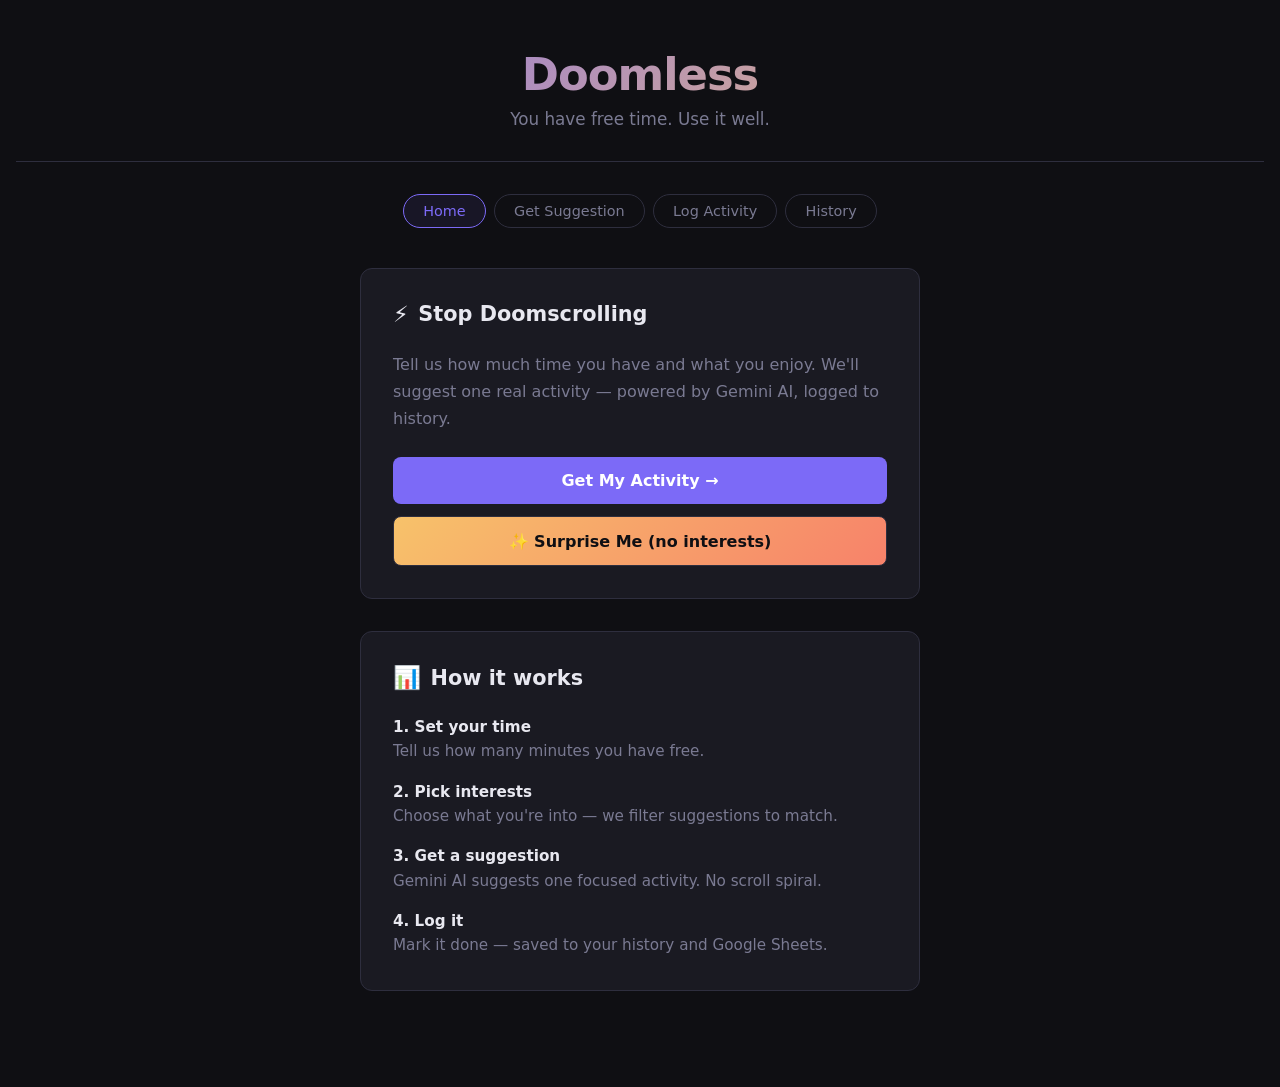
==== frontend/index.html @ 99f53339 "Add initial HTML structure for Doomless app" ====
<!DOCTYPE html>
<html lang="en">
<head>
<meta charset="UTF-8">
<meta name="viewport" content="width=device-width, initial-scale=1.0">
<title>Doomless — Beat the Scroll</title>
<style>
  /* ---- TOKENS ---- */
  :root {
    --bg:       #0f0f13;
    --surface:  #1a1a22;
    --border:   #2e2e3e;
    --accent:   #7c6af7;
    --accent2:  #f7c26a;
    --text:     #e8e8f0;
    --muted:    #7a7a92;
    --success:  #4ade80;
    --radius:   12px;
    --font:     'Segoe UI', system-ui, sans-serif;
  }

  * { box-sizing: border-box; margin: 0; padding: 0; }

  body {
    background: var(--bg);
    color: var(--text);
    font-family: var(--font);
    min-height: 100vh;
    padding: 0 1rem 4rem;
  }

  /* ---- HEADER ---- */
  header {
    text-align: center;
    padding: 3rem 1rem 2rem;
    border-bottom: 1px solid var(--border);
    margin-bottom: 2rem;
  }
  header h1 {
    font-size: 2.8rem;
    font-weight: 800;
    letter-spacing: -1px;
    background: linear-gradient(135deg, var(--accent), var(--accent2));
    -webkit-background-clip: text;
    -webkit-text-fill-color: transparent;
    background-clip: text;
  }
  header p {
    color: var(--muted);
    margin-top: 0.5rem;
    font-size: 1.05rem;
  }

  /* ---- NAV ---- */
  nav {
    display: flex;
    justify-content: center;
    gap: 0.5rem;
    margin-bottom: 2.5rem;
    flex-wrap: wrap;
  }
  nav a {
    padding: 0.5rem 1.2rem;
    border-radius: 99px;
    border: 1px solid var(--border);
    color: var(--muted);
    text-decoration: none;
    font-size: 0.9rem;
    transition: all 0.15s;
  }
  nav a:hover, nav a.active {
    border-color: var(--accent);
    color: var(--accent);
    background: rgba(124,106,247,0.08);
  }

  /* ---- CARDS ---- */
  .card {
    background: var(--surface);
    border: 1px solid var(--border);
    border-radius: var(--radius);
    padding: 2rem;
    max-width: 560px;
    margin: 0 auto 2rem;
  }
  .card h2 {
    font-size: 1.3rem;
    font-weight: 700;
    margin-bottom: 1.5rem;
    display: flex;
    align-items: center;
    gap: 0.6rem;
  }
  .card h2 .icon { font-size: 1.4rem; }

  /* ---- FORM ELEMENTS ---- */
  label {
    display: block;
    font-size: 0.85rem;
    color: var(--muted);
    margin-bottom: 0.4rem;
    font-weight: 500;
    letter-spacing: 0.03em;
    text-transform: uppercase;
  }
  input[type="text"],
  input[type="number"],
  select,
  textarea {
    width: 100%;
    background: var(--bg);
    border: 1px solid var(--border);
    border-radius: 8px;
    color: var(--text);
    font-size: 1rem;
    padding: 0.75rem 1rem;
    margin-bottom: 1.25rem;
    outline: none;
    font-family: var(--font);
    transition: border-color 0.15s;
  }
  input:focus, select:focus, textarea:focus {
    border-color: var(--accent);
  }

  /* Interests checklist */
  .interests-grid {
    display: grid;
    grid-template-columns: 1fr 1fr;
    gap: 0.5rem;
    margin-bottom: 1.25rem;
  }
  .check-item {
    display: flex;
    align-items: center;
    gap: 0.5rem;
    padding: 0.6rem 0.9rem;
    border: 1px solid var(--border);
    border-radius: 8px;
    cursor: pointer;
    transition: all 0.15s;
    font-size: 0.95rem;
  }
  .check-item:hover { border-color: var(--accent); }
  .check-item input[type="checkbox"] {
    width: auto;
    margin: 0;
    accent-color: var(--accent);
  }

  /* Time pills */
  .time-pills {
    display: flex;
    gap: 0.5rem;
    flex-wrap: wrap;
    margin-bottom: 1.25rem;
  }
  .pill {
    padding: 0.45rem 1rem;
    border-radius: 99px;
    border: 1px solid var(--border);
    background: none;
    color: var(--muted);
    cursor: pointer;
    font-size: 0.9rem;
    transition: all 0.15s;
  }
  .pill:hover, .pill.selected {
    border-color: var(--accent);
    color: var(--accent);
    background: rgba(124,106,247,0.1);
  }

  /* Buttons */
  .btn {
    width: 100%;
    padding: 0.9rem;
    border-radius: 8px;
    border: none;
    font-size: 1rem;
    font-weight: 700;
    cursor: pointer;
    transition: opacity 0.15s, transform 0.1s;
    font-family: var(--font);
  }
  .btn:active { transform: scale(0.98); }
  .btn-primary {
    background: var(--accent);
    color: #fff;
  }
  .btn-primary:hover { opacity: 0.88; }
  .btn-secondary {
    background: transparent;
    border: 1px solid var(--border);
    color: var(--text);
    margin-top: 0.75rem;
  }
  .btn-secondary:hover { border-color: var(--accent); }
  .btn-success {
    background: var(--success);
    color: #0f0f13;
  }
  .btn-surprise {
    background: linear-gradient(135deg, var(--accent2), #f7826a);
    color: #0f0f13;
  }

  /* ---- SUGGESTION OUTPUT ---- */
  .suggestion-box {
    background: rgba(124,106,247,0.08);
    border: 1px solid rgba(124,106,247,0.3);
    border-radius: var(--radius);
    padding: 1.5rem;
    margin: 1.5rem 0;
    font-size: 1.05rem;
    line-height: 1.7;
    min-height: 80px;
    color: var(--text);
  }
  .suggestion-box:empty::before {
    content: "Your suggestion will appear here…";
    color: var(--muted);
  }

  /* ---- ACTIVITY LOG ---- */
  .log-entry {
    padding: 1rem;
    border-bottom: 1px solid var(--border);
    display: grid;
    gap: 0.3rem;
  }
  .log-entry:last-child { border-bottom: none; }
  .log-entry .activity-text { font-size: 0.97rem; line-height: 1.5; }
  .log-meta {
    display: flex;
    gap: 0.75rem;
    font-size: 0.8rem;
    color: var(--muted);
  }
  .tag {
    background: rgba(124,106,247,0.12);
    color: var(--accent);
    padding: 0.2rem 0.6rem;
    border-radius: 99px;
    font-size: 0.75rem;
    font-weight: 600;
  }

  /* ---- SECTION PAGES (shown/hidden) ---- */
  .page { display: none; }
  .page.active { display: block; }

  /* ---- MISC ---- */
  .divider {
    height: 1px;
    background: var(--border);
    margin: 1.5rem 0;
  }
  .empty-state {
    text-align: center;
    color: var(--muted);
    padding: 2rem;
    font-size: 0.95rem;
  }
  .status-dot {
    width: 8px; height: 8px;
    border-radius: 50%;
    background: var(--success);
    display: inline-block;
    margin-right: 6px;
    animation: pulse 2s infinite;
  }
  @keyframes pulse {
    0%, 100% { opacity: 1; }
    50% { opacity: 0.4; }
  }
</style>
</head>
<body>

<header>
  <h1>Doomless</h1>
  <p>You have free time. Use it well.</p>
</header>

<nav>
  <a href="#" class="active" onclick="showPage('landing', this)">Home</a>
  <a href="#" onclick="showPage('suggest', this)">Get Suggestion</a>
  <a href="#" onclick="showPage('log', this)">Log Activity</a>
  <a href="#" onclick="showPage('history', this)">History</a>
</nav>

<!-- ==================== LANDING ==================== -->
<div id="page-landing" class="page active">
  <div class="card">
    <h2><span class="icon">⚡</span> Stop Doomscrolling</h2>
    <p style="color:var(--muted); line-height:1.7; margin-bottom:1.5rem">
      Tell us how much time you have and what you enjoy. We'll suggest
      one real activity — powered by Gemini AI, logged to history.
    </p>
    <button class="btn btn-primary" onclick="showPage('suggest', document.querySelector('nav a:nth-child(2)'))">
      Get My Activity →
    </button>
    <button class="btn btn-secondary btn-surprise" onclick="showPage('surprise', null)" style="margin-top:0.75rem">
      ✨ Surprise Me (no interests)
    </button>
  </div>

  <div class="card" style="max-width:560px">
    <h2><span class="icon">📊</span> How it works</h2>
    <div style="display:grid; gap:1rem; color:var(--muted); font-size:0.95rem; line-height:1.6">
      <div><strong style="color:var(--text)">1. Set your time</strong><br>Tell us how many minutes you have free.</div>
      <div><strong style="color:var(--text)">2. Pick interests</strong><br>Choose what you're into — we filter suggestions to match.</div>
      <div><strong style="color:var(--text)">3. Get a suggestion</strong><br>Gemini AI suggests one focused activity. No scroll spiral.</div>
      <div><strong style="color:var(--text)">4. Log it</strong><br>Mark it done — saved to your history and Google Sheets.</div>
    </div>
  </div>
</div>

<!-- ==================== SUGGEST ==================== -->
<div id="page-suggest" class="page">
  <div class="card">
    <h2><span class="icon">🎯</span> Get a Suggestion</h2>

    <form action="http://localhost:8080/suggest" method="POST">
      <input type="hidden" name="user_id" value="1">

      <label>How much time do you have?</label>
      <div class="time-pills">
        <button type="button" class="pill" onclick="setTime(this, 15)">15 min</button>
        <button type="button" class="pill" onclick="setTime(this, 30)">30 min</button>
        <button type="button" class="pill" onclick="setTime(this, 60)">1 hour</button>
        <button type="button" class="pill" onclick="setTime(this, 90)">90 min</button>
        <button type="button" class="pill" onclick="setTime(this, 120)">2 hours</button>
      </div>
      <input type="number" id="time-input" name="time" placeholder="Or enter minutes manually" min="5" max="480">

      <label>Your Interests</label>
      <div class="interests-grid">
        <label class="check-item">
          <input type="checkbox" name="interests" value="Running"> 🏃 Running
        </label>
        <label class="check-item">
          <input type="checkbox" name="interests" value="Guitar"> 🎸 Guitar
        </label>
        <label class="check-item">
          <input type="checkbox" name="interests" value="Baking"> 🍞 Baking
        </label>
        <label class="check-item">
          <input type="checkbox" name="interests" value="Sci-Fi Books"> 📚 Sci-Fi Books
        </label>
        <label class="check-item">
          <input type="checkbox" name="interests" value="Sketching"> ✏️ Sketching
        </label>
        <label class="check-item">
          <input type="checkbox" name="interests" value="Meditation"> 🧘 Meditation
        </label>
        <label class="check-item">
          <input type="checkbox" name="interests" value="Cooking"> 🍳 Cooking
        </label>
        <label class="check-item">
          <input type="checkbox" name="interests" value="Gaming"> 🎮 Gaming
        </label>
      </div>

      <button type="submit" class="btn btn-primary">Get Suggestion →</button>
    </form>
  </div>
</div>

<!-- ==================== SURPRISE ==================== -->
<div id="page-surprise" class="page">
  <div class="card">
    <h2><span class="icon">✨</span> Surprise Me</h2>
    <p style="color:var(--muted); margin-bottom:1.5rem; line-height:1.6">
      No interests. No filters. Gemini picks something completely out of left field for you.
    </p>

    <form action="http://localhost:8080/surprise" method="POST">
      <input type="hidden" name="user_id" value="1">
      <input type="hidden" name="surprise" value="true">

      <label>Time Available</label>
      <div class="time-pills">
        <button type="button" class="pill" onclick="setTimeSurprise(this, 15)">15 min</button>
        <button type="button" class="pill" onclick="setTimeSurprise(this, 30)">30 min</button>
        <button type="button" class="pill" onclick="setTimeSurprise(this, 60)">1 hour</button>
      </div>
      <input type="number" id="surprise-time" name="time" placeholder="Minutes" value="30" min="5">

      <button type="submit" class="btn btn-surprise">✨ Surprise Me</button>
    </form>
  </div>
</div>

<!-- ==================== LOG ACTIVITY ==================== -->
<div id="page-log" class="page">
  <div class="card">
    <h2><span class="icon">✅</span> Log Completed Activity</h2>
    <p style="color:var(--muted); margin-bottom:1.5rem; font-size:0.9rem">
      Paste the suggestion you completed — saves to both Postgres and Google Sheets.
    </p>

    <form action="http://localhost:8080/log" method="POST">
      <input type="hidden" name="user_id" value="1">

      <label>Suggestion You Completed</label>
      <textarea name="suggestion" rows="3" placeholder="e.g. Take a 30-minute run around the neighborhood and try a new route…" required></textarea>

      <label>Time You Had (minutes)</label>
      <input type="number" name="time" placeholder="30" min="1" required>

      <label>Interests Used (comma separated)</label>
      <input type="text" name="interests" placeholder="e.g. Running, Baking">

      <button type="submit" class="btn btn-success">✓ Mark as Done</button>
    </form>
  </div>
</div>

<!-- ==================== HISTORY ==================== -->
<div id="page-history" class="page">
  <div class="card">
    <h2>
      <span class="icon">📋</span> Activity History
      <span style="margin-left:auto; font-size:0.8rem; font-weight:400; color:var(--muted)">
        <span class="status-dot"></span>Live from Postgres
      </span>
    </h2>

    <!-- History is loaded via GET /history — in pure HTML, user clicks the link -->
    <p style="color:var(--muted); font-size:0.9rem; margin-bottom:1rem">
      Your completed activities, synced to Google Sheets.
    </p>

    <a href="http://localhost:8080/history?user_id=1" target="_blank"
       style="display:block; text-align:center; color:var(--accent); padding:0.5rem; font-size:0.9rem; margin-bottom:1rem;">
       View raw JSON history →
    </a>

    <div class="divider"></div>

    <!-- Placeholder entries (replaced dynamically when backend is live) -->
    <div id="history-list">
      <div class="empty-state">
        Complete an activity to see it here.<br>
        <small>Activities sync to Postgres + Google Sheets.</small>
      </div>
    </div>

    <div class="divider"></div>
    <a href="https://docs.google.com/spreadsheets/d/YOUR_SHEET_ID" target="_blank"
       style="display:block; text-align:center; color:var(--muted); font-size:0.85rem; padding:0.5rem;">
       📊 Open Google Sheet →
    </a>
  </div>
</div>

<script>
  // Page navigation
  function showPage(name, navEl) {
    document.querySelectorAll('.page').forEach(p => p.classList.remove('active'));
    document.querySelectorAll('nav a').forEach(a => a.classList.remove('active'));
    document.getElementById('page-' + name).classList.add('active');
    if (navEl) navEl.classList.add('active');
  }

  // Time pill selection
  function setTime(btn, val) {
    document.querySelectorAll('#page-suggest .pill').forEach(p => p.classList.remove('selected'));
    btn.classList.add('selected');
    document.getElementById('time-input').value = val;
  }
  function setTimeSurprise(btn, val) {
    document.querySelectorAll('#page-surprise .pill').forEach(p => p.classList.remove('selected'));
    btn.classList.add('selected');
    document.getElementById('surprise-time').value = val;
  }

  // Load history from API if available
  async function loadHistory() {
    try {
      const res = await fetch('http://localhost:8080/history?user_id=1');
      const data = await res.json();
      const list = document.getElementById('history-list');
      if (!data.history || data.history.length === 0) return;
      list.innerHTML = data.history.map(entry => `
        <div class="log-entry">
          <div class="activity-text">${entry.suggestion}</div>
          <div class="log-meta">
            <span>⏱ ${entry.time_available} min</span>
            <span>📅 ${new Date(entry.logged_at).toLocaleDateString()}</span>
            ${(entry.interests_used || []).map(i => `<span class="tag">${i}</span>`).join('')}
          </div>
        </div>
      `).join('');
    } catch (e) {
      // Backend not yet running — silently fail
    }
  }

  // Try loading history on mount
  loadHistory();
</script>

</body>
</html>
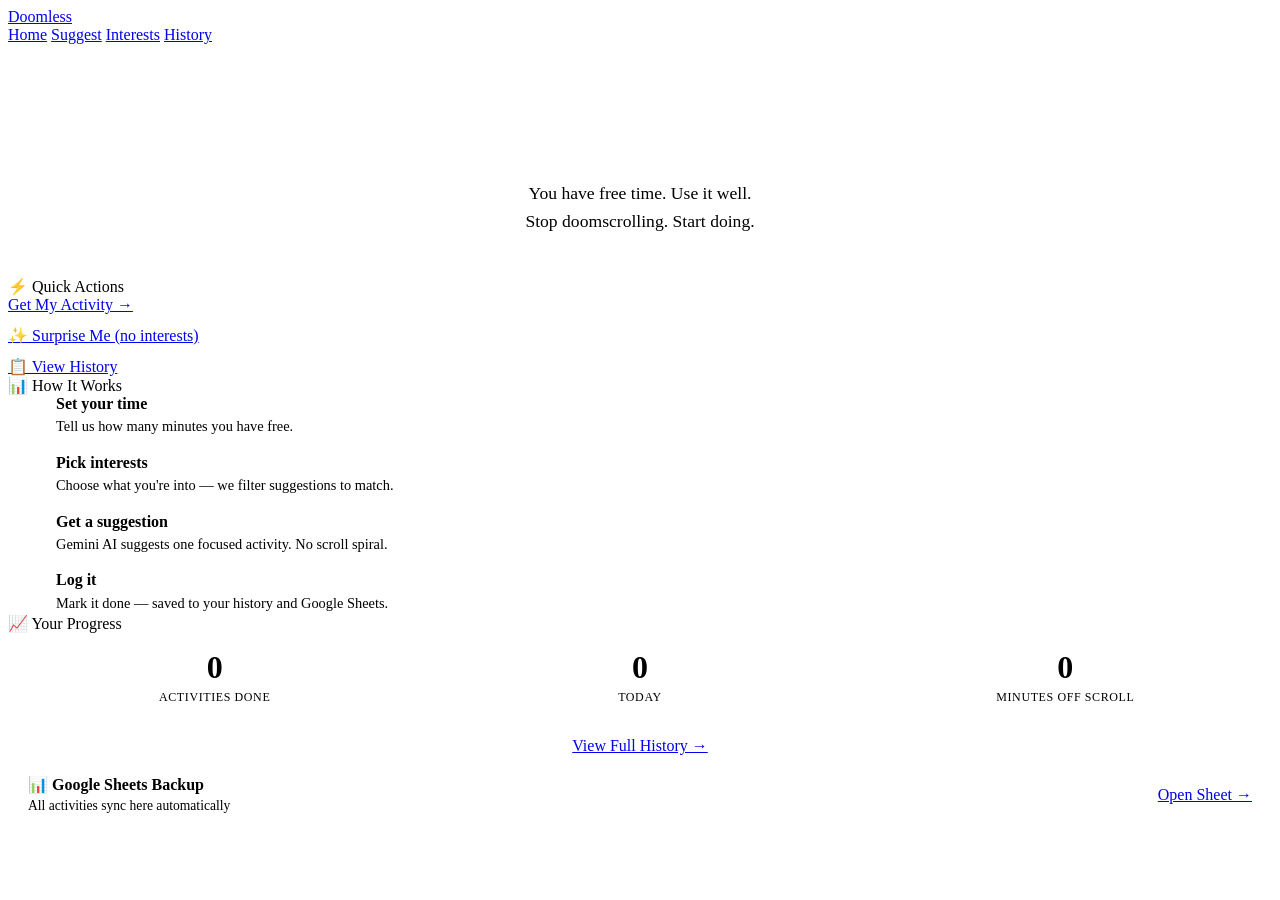
==== commit d6010ed4: "Update index.html with navigation and stats; add hero styles to CSS" ====
--- a/frontend/index.html
+++ b/frontend/index.html
@@ -1,507 +1,183 @@
-<!DOCTYPE html>
+<!doctype html>
 <html lang="en">
-<head>
-<meta charset="UTF-8">
-<meta name="viewport" content="width=device-width, initial-scale=1.0">
-<title>Doomless — Beat the Scroll</title>
-<style>
-  /* ---- TOKENS ---- */
-  :root {
-    --bg:       #0f0f13;
-    --surface:  #1a1a22;
-    --border:   #2e2e3e;
-    --accent:   #7c6af7;
-    --accent2:  #f7c26a;
-    --text:     #e8e8f0;
-    --muted:    #7a7a92;
-    --success:  #4ade80;
-    --radius:   12px;
-    --font:     'Segoe UI', system-ui, sans-serif;
-  }
+  <head>
+    <meta charset="UTF-8" />
+    <meta name="viewport" content="width=device-width, initial-scale=1.0" />
+    <title>Doomless — Beat the Scroll</title>
+    <link rel="stylesheet" href="style.css" />
+  </head>
+  <body>
+    <header>
+      <a href="index.html" class="logo">Doomless</a>
+      <nav>
+        <a href="index.html" class="active">Home</a>
+        <a href="suggest.html">Suggest</a>
+        <a href="interests.html">Interests</a>
+        <a href="history.html">History</a>
+      </nav>
+    </header>
 
-  * { box-sizing: border-box; margin: 0; padding: 0; }
-
-  body {
-    background: var(--bg);
-    color: var(--text);
-    font-family: var(--font);
-    min-height: 100vh;
-    padding: 0 1rem 4rem;
-  }
-
-  /* ---- HEADER ---- */
-  header {
-    text-align: center;
-    padding: 3rem 1rem 2rem;
-    border-bottom: 1px solid var(--border);
-    margin-bottom: 2rem;
-  }
-  header h1 {
-    font-size: 2.8rem;
-    font-weight: 800;
-    letter-spacing: -1px;
-    background: linear-gradient(135deg, var(--accent), var(--accent2));
-    -webkit-background-clip: text;
-    -webkit-text-fill-color: transparent;
-    background-clip: text;
-  }
-  header p {
-    color: var(--muted);
-    margin-top: 0.5rem;
-    font-size: 1.05rem;
-  }
-
-  /* ---- NAV ---- */
-  nav {
-    display: flex;
-    justify-content: center;
-    gap: 0.5rem;
-    margin-bottom: 2.5rem;
-    flex-wrap: wrap;
-  }
-  nav a {
-    padding: 0.5rem 1.2rem;
-    border-radius: 99px;
-    border: 1px solid var(--border);
-    color: var(--muted);
-    text-decoration: none;
-    font-size: 0.9rem;
-    transition: all 0.15s;
-  }
-  nav a:hover, nav a.active {
-    border-color: var(--accent);
-    color: var(--accent);
-    background: rgba(124,106,247,0.08);
-  }
-
-  /* ---- CARDS ---- */
-  .card {
-    background: var(--surface);
-    border: 1px solid var(--border);
-    border-radius: var(--radius);
-    padding: 2rem;
-    max-width: 560px;
-    margin: 0 auto 2rem;
-  }
-  .card h2 {
-    font-size: 1.3rem;
-    font-weight: 700;
-    margin-bottom: 1.5rem;
-    display: flex;
-    align-items: center;
-    gap: 0.6rem;
-  }
-  .card h2 .icon { font-size: 1.4rem; }
-
-  /* ---- FORM ELEMENTS ---- */
-  label {
-    display: block;
-    font-size: 0.85rem;
-    color: var(--muted);
-    margin-bottom: 0.4rem;
-    font-weight: 500;
-    letter-spacing: 0.03em;
-    text-transform: uppercase;
-  }
-  input[type="text"],
-  input[type="number"],
-  select,
-  textarea {
-    width: 100%;
-    background: var(--bg);
-    border: 1px solid var(--border);
-    border-radius: 8px;
-    color: var(--text);
-    font-size: 1rem;
-    padding: 0.75rem 1rem;
-    margin-bottom: 1.25rem;
-    outline: none;
-    font-family: var(--font);
-    transition: border-color 0.15s;
-  }
-  input:focus, select:focus, textarea:focus {
-    border-color: var(--accent);
-  }
-
-  /* Interests checklist */
-  .interests-grid {
-    display: grid;
-    grid-template-columns: 1fr 1fr;
-    gap: 0.5rem;
-    margin-bottom: 1.25rem;
-  }
-  .check-item {
-    display: flex;
-    align-items: center;
-    gap: 0.5rem;
-    padding: 0.6rem 0.9rem;
-    border: 1px solid var(--border);
-    border-radius: 8px;
-    cursor: pointer;
-    transition: all 0.15s;
-    font-size: 0.95rem;
-  }
-  .check-item:hover { border-color: var(--accent); }
-  .check-item input[type="checkbox"] {
-    width: auto;
-    margin: 0;
-    accent-color: var(--accent);
-  }
-
-  /* Time pills */
-  .time-pills {
-    display: flex;
-    gap: 0.5rem;
-    flex-wrap: wrap;
-    margin-bottom: 1.25rem;
-  }
-  .pill {
-    padding: 0.45rem 1rem;
-    border-radius: 99px;
-    border: 1px solid var(--border);
-    background: none;
-    color: var(--muted);
-    cursor: pointer;
-    font-size: 0.9rem;
-    transition: all 0.15s;
-  }
-  .pill:hover, .pill.selected {
-    border-color: var(--accent);
-    color: var(--accent);
-    background: rgba(124,106,247,0.1);
-  }
-
-  /* Buttons */
-  .btn {
-    width: 100%;
-    padding: 0.9rem;
-    border-radius: 8px;
-    border: none;
-    font-size: 1rem;
-    font-weight: 700;
-    cursor: pointer;
-    transition: opacity 0.15s, transform 0.1s;
-    font-family: var(--font);
-  }
-  .btn:active { transform: scale(0.98); }
-  .btn-primary {
-    background: var(--accent);
-    color: #fff;
-  }
-  .btn-primary:hover { opacity: 0.88; }
-  .btn-secondary {
-    background: transparent;
-    border: 1px solid var(--border);
-    color: var(--text);
-    margin-top: 0.75rem;
-  }
-  .btn-secondary:hover { border-color: var(--accent); }
-  .btn-success {
-    background: var(--success);
-    color: #0f0f13;
-  }
-  .btn-surprise {
-    background: linear-gradient(135deg, var(--accent2), #f7826a);
-    color: #0f0f13;
-  }
-
-  /* ---- SUGGESTION OUTPUT ---- */
-  .suggestion-box {
-    background: rgba(124,106,247,0.08);
-    border: 1px solid rgba(124,106,247,0.3);
-    border-radius: var(--radius);
-    padding: 1.5rem;
-    margin: 1.5rem 0;
-    font-size: 1.05rem;
-    line-height: 1.7;
-    min-height: 80px;
-    color: var(--text);
-  }
-  .suggestion-box:empty::before {
-    content: "Your suggestion will appear here…";
-    color: var(--muted);
-  }
-
-  /* ---- ACTIVITY LOG ---- */
-  .log-entry {
-    padding: 1rem;
-    border-bottom: 1px solid var(--border);
-    display: grid;
-    gap: 0.3rem;
-  }
-  .log-entry:last-child { border-bottom: none; }
-  .log-entry .activity-text { font-size: 0.97rem; line-height: 1.5; }
-  .log-meta {
-    display: flex;
-    gap: 0.75rem;
-    font-size: 0.8rem;
-    color: var(--muted);
-  }
-  .tag {
-    background: rgba(124,106,247,0.12);
-    color: var(--accent);
-    padding: 0.2rem 0.6rem;
-    border-radius: 99px;
-    font-size: 0.75rem;
-    font-weight: 600;
-  }
-
-  /* ---- SECTION PAGES (shown/hidden) ---- */
-  .page { display: none; }
-  .page.active { display: block; }
-
-  /* ---- MISC ---- */
-  .divider {
-    height: 1px;
-    background: var(--border);
-    margin: 1.5rem 0;
-  }
-  .empty-state {
-    text-align: center;
-    color: var(--muted);
-    padding: 2rem;
-    font-size: 0.95rem;
-  }
-  .status-dot {
-    width: 8px; height: 8px;
-    border-radius: 50%;
-    background: var(--success);
-    display: inline-block;
-    margin-right: 6px;
-    animation: pulse 2s infinite;
-  }
-  @keyframes pulse {
-    0%, 100% { opacity: 1; }
-    50% { opacity: 0.4; }
-  }
-</style>
-</head>
-<body>
-
-<header>
-  <h1>Doomless</h1>
-  <p>You have free time. Use it well.</p>
-</header>
-
-<nav>
-  <a href="#" class="active" onclick="showPage('landing', this)">Home</a>
-  <a href="#" onclick="showPage('suggest', this)">Get Suggestion</a>
-  <a href="#" onclick="showPage('log', this)">Log Activity</a>
-  <a href="#" onclick="showPage('history', this)">History</a>
-</nav>
-
-<!-- ==================== LANDING ==================== -->
-<div id="page-landing" class="page active">
-  <div class="card">
-    <h2><span class="icon">⚡</span> Stop Doomscrolling</h2>
-    <p style="color:var(--muted); line-height:1.7; margin-bottom:1.5rem">
-      Tell us how much time you have and what you enjoy. We'll suggest
-      one real activity — powered by Gemini AI, logged to history.
-    </p>
-    <button class="btn btn-primary" onclick="showPage('suggest', document.querySelector('nav a:nth-child(2)'))">
-      Get My Activity →
-    </button>
-    <button class="btn btn-secondary btn-surprise" onclick="showPage('surprise', null)" style="margin-top:0.75rem">
-      ✨ Surprise Me (no interests)
-    </button>
-  </div>
-
-  <div class="card" style="max-width:560px">
-    <h2><span class="icon">📊</span> How it works</h2>
-    <div style="display:grid; gap:1rem; color:var(--muted); font-size:0.95rem; line-height:1.6">
-      <div><strong style="color:var(--text)">1. Set your time</strong><br>Tell us how many minutes you have free.</div>
-      <div><strong style="color:var(--text)">2. Pick interests</strong><br>Choose what you're into — we filter suggestions to match.</div>
-      <div><strong style="color:var(--text)">3. Get a suggestion</strong><br>Gemini AI suggests one focused activity. No scroll spiral.</div>
-      <div><strong style="color:var(--text)">4. Log it</strong><br>Mark it done — saved to your history and Google Sheets.</div>
-    </div>
-  </div>
-</div>
-
-<!-- ==================== SUGGEST ==================== -->
-<div id="page-suggest" class="page">
-  <div class="card">
-    <h2><span class="icon">🎯</span> Get a Suggestion</h2>
-
-    <form action="http://localhost:8080/suggest" method="POST">
-      <input type="hidden" name="user_id" value="1">
-
-      <label>How much time do you have?</label>
-      <div class="time-pills">
-        <button type="button" class="pill" onclick="setTime(this, 15)">15 min</button>
-        <button type="button" class="pill" onclick="setTime(this, 30)">30 min</button>
-        <button type="button" class="pill" onclick="setTime(this, 60)">1 hour</button>
-        <button type="button" class="pill" onclick="setTime(this, 90)">90 min</button>
-        <button type="button" class="pill" onclick="setTime(this, 120)">2 hours</button>
-      </div>
-      <input type="number" id="time-input" name="time" placeholder="Or enter minutes manually" min="5" max="480">
-
-      <label>Your Interests</label>
-      <div class="interests-grid">
-        <label class="check-item">
-          <input type="checkbox" name="interests" value="Running"> 🏃 Running
-        </label>
-        <label class="check-item">
-          <input type="checkbox" name="interests" value="Guitar"> 🎸 Guitar
-        </label>
-        <label class="check-item">
-          <input type="checkbox" name="interests" value="Baking"> 🍞 Baking
-        </label>
-        <label class="check-item">
-          <input type="checkbox" name="interests" value="Sci-Fi Books"> 📚 Sci-Fi Books
-        </label>
-        <label class="check-item">
-          <input type="checkbox" name="interests" value="Sketching"> ✏️ Sketching
-        </label>
-        <label class="check-item">
-          <input type="checkbox" name="interests" value="Meditation"> 🧘 Meditation
-        </label>
-        <label class="check-item">
-          <input type="checkbox" name="interests" value="Cooking"> 🍳 Cooking
-        </label>
-        <label class="check-item">
-          <input type="checkbox" name="interests" value="Gaming"> 🎮 Gaming
-        </label>
+    <main>
+      <!-- HERO SECTION -->
+      <div class="hero">
+        <h1>Doomless</h1>
+        <p class="tagline">
+          You have free time. Use it well.<br />
+          Stop doomscrolling. Start doing.
+        </p>
       </div>
 
-      <button type="submit" class="btn btn-primary">Get Suggestion →</button>
-    </form>
-  </div>
-</div>
+      <!-- QUICK ACTIONS -->
+      <div class="card">
+        <div class="card-title">⚡ Quick Actions</div>
+        <div style="display: flex; flex-direction: column; gap: 0.75rem">
+          <a href="suggest.html" class="btn btn-primary">Get My Activity →</a>
+          <a href="suggest.html?surprise=1" class="btn btn-surprise"
+            >✨ Surprise Me (no interests)</a
+          >
+          <a href="history.html" class="btn btn-outline">📋 View History</a>
+        </div>
+      </div>
 
-<!-- ==================== SURPRISE ==================== -->
-<div id="page-surprise" class="page">
-  <div class="card">
-    <h2><span class="icon">✨</span> Surprise Me</h2>
-    <p style="color:var(--muted); margin-bottom:1.5rem; line-height:1.6">
-      No interests. No filters. Gemini picks something completely out of left field for you.
-    </p>
-
-    <form action="http://localhost:8080/surprise" method="POST">
-      <input type="hidden" name="user_id" value="1">
-      <input type="hidden" name="surprise" value="true">
-
-      <label>Time Available</label>
-      <div class="time-pills">
-        <button type="button" class="pill" onclick="setTimeSurprise(this, 15)">15 min</button>
-        <button type="button" class="pill" onclick="setTimeSurprise(this, 30)">30 min</button>
-        <button type="button" class="pill" onclick="setTimeSurprise(this, 60)">1 hour</button>
-      </div>
-      <input type="number" id="surprise-time" name="time" placeholder="Minutes" value="30" min="5">
-
-      <button type="submit" class="btn btn-surprise">✨ Surprise Me</button>
-    </form>
-  </div>
-</div>
-
-<!-- ==================== LOG ACTIVITY ==================== -->
-<div id="page-log" class="page">
-  <div class="card">
-    <h2><span class="icon">✅</span> Log Completed Activity</h2>
-    <p style="color:var(--muted); margin-bottom:1.5rem; font-size:0.9rem">
-      Paste the suggestion you completed — saves to both Postgres and Google Sheets.
-    </p>
-
-    <form action="http://localhost:8080/log" method="POST">
-      <input type="hidden" name="user_id" value="1">
-
-      <label>Suggestion You Completed</label>
-      <textarea name="suggestion" rows="3" placeholder="e.g. Take a 30-minute run around the neighborhood and try a new route…" required></textarea>
-
-      <label>Time You Had (minutes)</label>
-      <input type="number" name="time" placeholder="30" min="1" required>
-
-      <label>Interests Used (comma separated)</label>
-      <input type="text" name="interests" placeholder="e.g. Running, Baking">
-
-      <button type="submit" class="btn btn-success">✓ Mark as Done</button>
-    </form>
-  </div>
-</div>
-
-<!-- ==================== HISTORY ==================== -->
-<div id="page-history" class="page">
-  <div class="card">
-    <h2>
-      <span class="icon">📋</span> Activity History
-      <span style="margin-left:auto; font-size:0.8rem; font-weight:400; color:var(--muted)">
-        <span class="status-dot"></span>Live from Postgres
-      </span>
-    </h2>
-
-    <!-- History is loaded via GET /history — in pure HTML, user clicks the link -->
-    <p style="color:var(--muted); font-size:0.9rem; margin-bottom:1rem">
-      Your completed activities, synced to Google Sheets.
-    </p>
-
-    <a href="http://localhost:8080/history?user_id=1" target="_blank"
-       style="display:block; text-align:center; color:var(--accent); padding:0.5rem; font-size:0.9rem; margin-bottom:1rem;">
-       View raw JSON history →
-    </a>
-
-    <div class="divider"></div>
-
-    <!-- Placeholder entries (replaced dynamically when backend is live) -->
-    <div id="history-list">
-      <div class="empty-state">
-        Complete an activity to see it here.<br>
-        <small>Activities sync to Postgres + Google Sheets.</small>
-      </div>
-    </div>
-
-    <div class="divider"></div>
-    <a href="https://docs.google.com/spreadsheets/d/YOUR_SHEET_ID" target="_blank"
-       style="display:block; text-align:center; color:var(--muted); font-size:0.85rem; padding:0.5rem;">
-       📊 Open Google Sheet →
-    </a>
-  </div>
-</div>
-
-<script>
-  // Page navigation
-  function showPage(name, navEl) {
-    document.querySelectorAll('.page').forEach(p => p.classList.remove('active'));
-    document.querySelectorAll('nav a').forEach(a => a.classList.remove('active'));
-    document.getElementById('page-' + name).classList.add('active');
-    if (navEl) navEl.classList.add('active');
-  }
-
-  // Time pill selection
-  function setTime(btn, val) {
-    document.querySelectorAll('#page-suggest .pill').forEach(p => p.classList.remove('selected'));
-    btn.classList.add('selected');
-    document.getElementById('time-input').value = val;
-  }
-  function setTimeSurprise(btn, val) {
-    document.querySelectorAll('#page-surprise .pill').forEach(p => p.classList.remove('selected'));
-    btn.classList.add('selected');
-    document.getElementById('surprise-time').value = val;
-  }
-
-  // Load history from API if available
-  async function loadHistory() {
-    try {
-      const res = await fetch('http://localhost:8080/history?user_id=1');
-      const data = await res.json();
-      const list = document.getElementById('history-list');
-      if (!data.history || data.history.length === 0) return;
-      list.innerHTML = data.history.map(entry => `
-        <div class="log-entry">
-          <div class="activity-text">${entry.suggestion}</div>
-          <div class="log-meta">
-            <span>⏱ ${entry.time_available} min</span>
-            <span>📅 ${new Date(entry.logged_at).toLocaleDateString()}</span>
-            ${(entry.interests_used || []).map(i => `<span class="tag">${i}</span>`).join('')}
+      <!-- HOW IT WORKS -->
+      <div class="card">
+        <div class="card-title">📊 How It Works</div>
+        <div class="steps">
+          <div class="step">
+            <div class="step-number">1</div>
+            <div>
+              <strong>Set your time</strong>
+              <p>Tell us how many minutes you have free.</p>
+            </div>
+          </div>
+          <div class="step">
+            <div class="step-number">2</div>
+            <div>
+              <strong>Pick interests</strong>
+              <p>Choose what you're into — we filter suggestions to match.</p>
+            </div>
+          </div>
+          <div class="step">
+            <div class="step-number">3</div>
+            <div>
+              <strong>Get a suggestion</strong>
+              <p>Gemini AI suggests one focused activity. No scroll spiral.</p>
+            </div>
+          </div>
+          <div class="step">
+            <div class="step-number">4</div>
+            <div>
+              <strong>Log it</strong>
+              <p>Mark it done — saved to your history and Google Sheets.</p>
+            </div>
           </div>
         </div>
-      `).join('');
-    } catch (e) {
-      // Backend not yet running — silently fail
-    }
-  }
+      </div>
 
-  // Try loading history on mount
-  loadHistory();
-</script>
+      <!-- STATS PREVIEW (optional) -->
+      <div class="card">
+        <div class="card-title">📈 Your Progress</div>
+        <div class="stats-grid">
+          <div class="stat-item">
+            <div class="stat-number" id="stat-total">—</div>
+            <div class="stat-label">Activities Done</div>
+          </div>
+          <div class="stat-item">
+            <div class="stat-number" id="stat-today">—</div>
+            <div class="stat-label">Today</div>
+          </div>
+          <div class="stat-item">
+            <div class="stat-number" id="stat-time">—</div>
+            <div class="stat-label">Minutes Off Scroll</div>
+          </div>
+        </div>
+        <div style="text-align: center; margin-top: 1rem">
+          <a
+            href="history.html"
+            class="btn btn-sm btn-outline"
+            style="display: inline-block"
+          >
+            View Full History →
+          </a>
+        </div>
+      </div>
 
-</body>
+      <!-- GOOGLE SHEETS LINK -->
+      <div class="card" style="padding: 1.25rem">
+        <div class="flex-between">
+          <div>
+            <div style="font-weight: 600; margin-bottom: 0.25rem">
+              📊 Google Sheets Backup
+            </div>
+            <div style="font-size: 0.85rem; color: var(--muted)">
+              All activities sync here automatically
+            </div>
+          </div>
+          <a
+            href="#"
+            id="sheet-link"
+            target="_blank"
+            class="btn btn-outline btn-sm"
+            style="white-space: nowrap; display: inline-block"
+          >
+            Open Sheet →
+          </a>
+        </div>
+      </div>
+    </main>
+
+    <script>
+      const API = "http://localhost:8080";
+      const USER_ID = 1;
+
+      // Load stats from history
+      async function loadStats() {
+        try {
+          const res = await fetch(`${API}/history?user_id=${USER_ID}`);
+          const data = await res.json();
+          const items = data.history || [];
+
+          const total = items.length;
+          const totalTime = items.reduce(
+            (s, i) => s + (i.time_available || 0),
+            0,
+          );
+          const today = items.filter(
+            (i) =>
+              new Date(i.logged_at).toDateString() ===
+              new Date().toDateString(),
+          ).length;
+
+          document.getElementById("stat-total").textContent = total;
+          document.getElementById("stat-today").textContent = today;
+          document.getElementById("stat-time").textContent = totalTime;
+        } catch (err) {
+          // Server not running - show friendly message
+          document.getElementById("stat-total").textContent = "0";
+          document.getElementById("stat-today").textContent = "0";
+          document.getElementById("stat-time").textContent = "0";
+        }
+      }
+
+      // Load stats on page load
+      loadStats();
+
+      // Handle sheet link (replace with actual ID)
+      document
+        .getElementById("sheet-link")
+        .addEventListener("click", function (e) {
+          const sheetId =
+            localStorage.getItem("doomless_sheet_id") || "YOUR_SHEET_ID";
+          if (sheetId === "YOUR_SHEET_ID") {
+            e.preventDefault();
+            alert(
+              "Please set your Google Sheet ID in localStorage:\n\n" +
+                'localStorage.setItem("doomless_sheet_id", "YOUR_ACTUAL_ID")',
+            );
+          } else {
+            this.href = `https://docs.google.com/spreadsheets/d/${sheetId}`;
+          }
+        });
+    </script>
+  </body>
 </html>
--- a/frontend/style.css
+++ b/frontend/style.css
@@ -0,0 +1,142 @@
+/* ============================================
+   INDEX.HTML SPECIFIC STYLES
+   ============================================ */
+
+/* Hero Section */
+.hero {
+  text-align: center;
+  padding: 2rem 1rem 1.5rem;
+}
+
+.hero h1 {
+  font-size: 3.2rem;
+  font-weight: 900;
+  letter-spacing: -2px;
+  line-height: 1;
+  background: linear-gradient(135deg, var(--accent) 30%, var(--accent2));
+  -webkit-background-clip: text;
+  -webkit-text-fill-color: transparent;
+  background-clip: text;
+  margin-bottom: 0.75rem;
+}
+
+.hero .tagline {
+  font-size: 1.1rem;
+  color: var(--muted);
+  line-height: 1.6;
+}
+
+/* Steps / How It Works */
+.steps {
+  display: flex;
+  flex-direction: column;
+  gap: 1rem;
+}
+
+.step {
+  display: flex;
+  align-items: flex-start;
+  gap: 1rem;
+}
+
+.step-number {
+  flex-shrink: 0;
+  width: 32px;
+  height: 32px;
+  border-radius: 50%;
+  background: var(--accent);
+  color: #fff;
+  display: flex;
+  align-items: center;
+  justify-content: center;
+  font-weight: 700;
+  font-size: 0.9rem;
+}
+
+.step strong {
+  display: block;
+  margin-bottom: 0.2rem;
+  color: var(--text);
+}
+
+.step p {
+  color: var(--muted);
+  font-size: 0.9rem;
+  line-height: 1.5;
+  margin: 0;
+}
+
+/* Stats Grid */
+.stats-grid {
+  display: grid;
+  grid-template-columns: repeat(3, 1fr);
+  gap: 0.75rem;
+  text-align: center;
+}
+
+.stat-item {
+  padding: 1rem 0.5rem;
+  background: var(--bg);
+  border-radius: 8px;
+  border: 1px solid var(--border);
+}
+
+.stat-number {
+  font-size: 2rem;
+  font-weight: 800;
+  color: var(--accent);
+}
+
+.stat-item:nth-child(2) .stat-number {
+  color: var(--success);
+}
+
+.stat-item:nth-child(3) .stat-number {
+  color: var(--accent2);
+}
+
+.stat-label {
+  font-size: 0.75rem;
+  color: var(--muted);
+  margin-top: 0.25rem;
+  text-transform: uppercase;
+  letter-spacing: 0.05em;
+}
+
+/* Utility Classes */
+.flex-between {
+  display: flex;
+  justify-content: space-between;
+  align-items: center;
+}
+
+.gap-1 {
+  gap: 0.5rem;
+}
+.gap-2 {
+  gap: 1rem;
+}
+.mt-1 {
+  margin-top: 0.5rem;
+}
+.mb-1 {
+  margin-bottom: 0.5rem;
+}
+
+/* Responsive */
+@media (max-width: 480px) {
+  .hero h1 {
+    font-size: 2.4rem;
+  }
+  .stats-grid {
+    grid-template-columns: 1fr 1fr;
+  }
+  .stat-item:last-child {
+    grid-column: span 2;
+  }
+  .step {
+    flex-direction: column;
+    align-items: center;
+    text-align: center;
+  }
+}
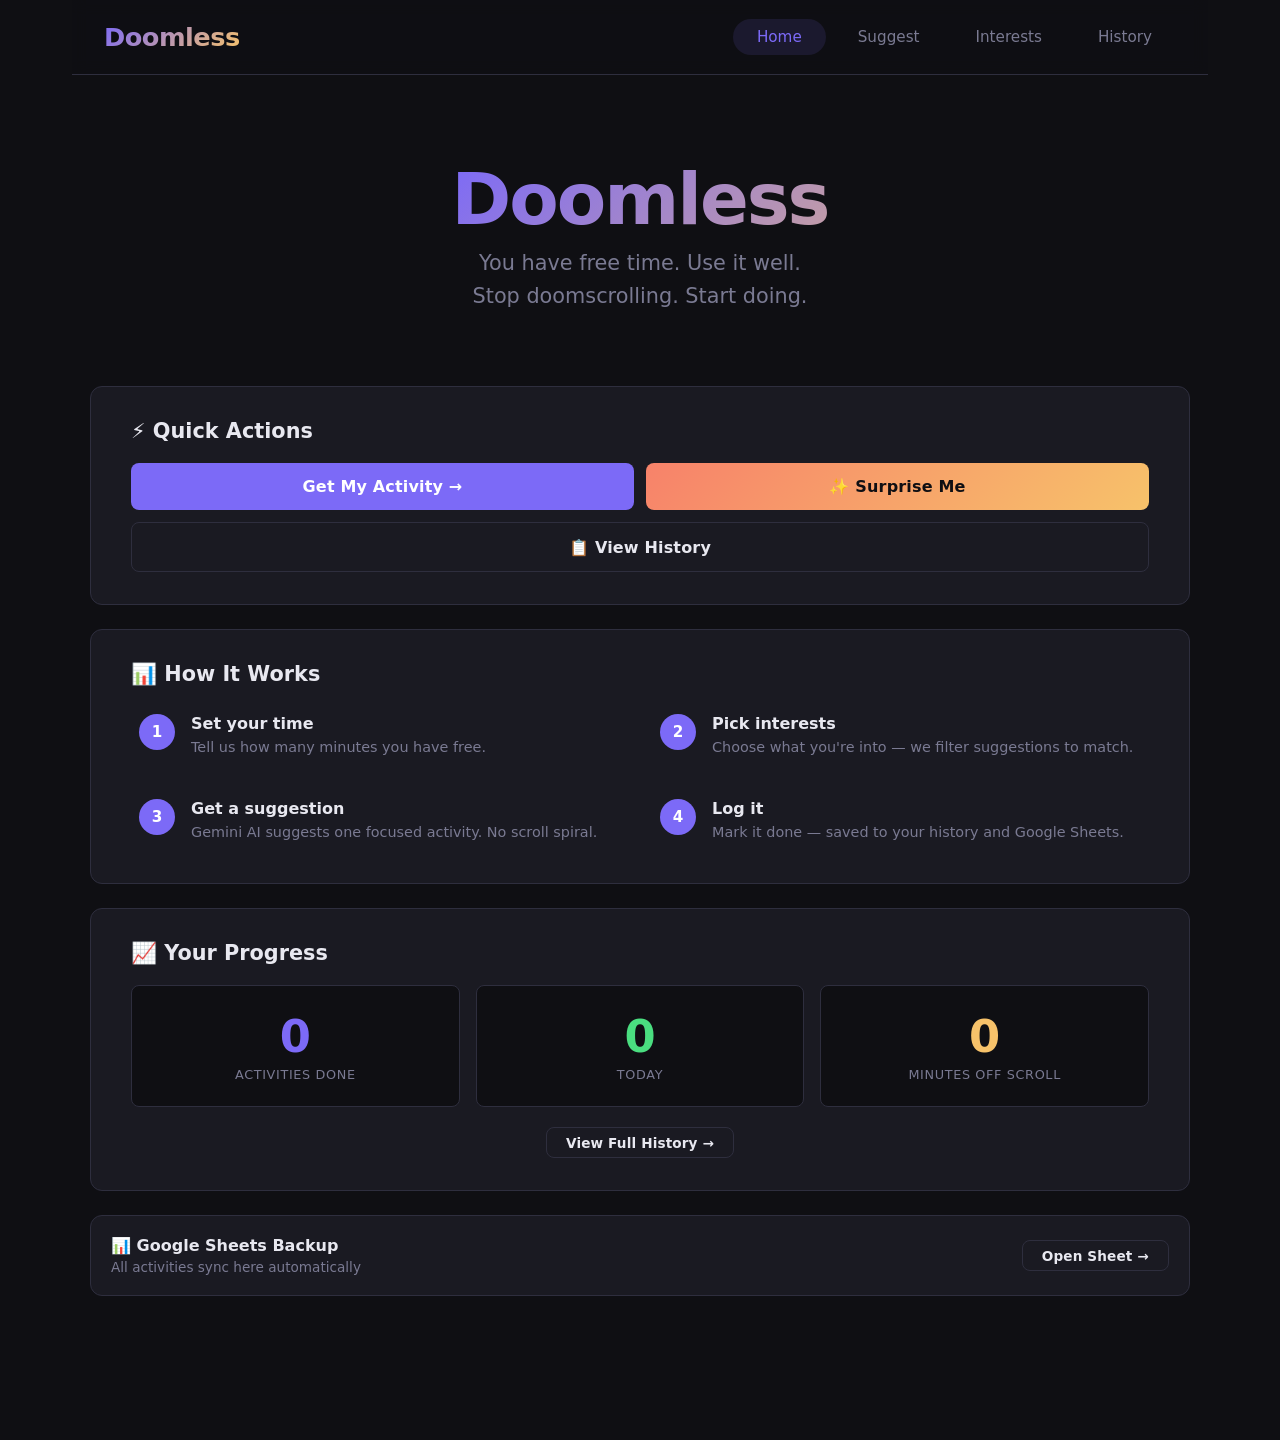
==== commit ecf27f2c: "Update index.html and CSS with centered desktop layout and wider design" ====
--- a/frontend/index.html
+++ b/frontend/index.html
@@ -7,124 +7,130 @@
     <link rel="stylesheet" href="style.css" />
   </head>
   <body>
-    <header>
-      <a href="index.html" class="logo">Doomless</a>
-      <nav>
-        <a href="index.html" class="active">Home</a>
-        <a href="suggest.html">Suggest</a>
-        <a href="interests.html">Interests</a>
-        <a href="history.html">History</a>
-      </nav>
-    </header>
+    <div class="app-wrapper">
+      <header>
+        <a href="index.html" class="logo">Doomless</a>
+        <nav>
+          <a href="index.html" class="active">Home</a>
+          <a href="suggest.html">Suggest</a>
+          <a href="interests.html">Interests</a>
+          <a href="history.html">History</a>
+        </nav>
+      </header>
 
-    <main>
-      <!-- HERO SECTION -->
-      <div class="hero">
-        <h1>Doomless</h1>
-        <p class="tagline">
-          You have free time. Use it well.<br />
-          Stop doomscrolling. Start doing.
-        </p>
-      </div>
+      <main>
+        <!-- HERO SECTION -->
+        <div class="hero">
+          <h1>Doomless</h1>
+          <p class="tagline">
+            You have free time. Use it well.<br />
+            Stop doomscrolling. Start doing.
+          </p>
+        </div>
 
-      <!-- QUICK ACTIONS -->
-      <div class="card">
-        <div class="card-title">⚡ Quick Actions</div>
-        <div style="display: flex; flex-direction: column; gap: 0.75rem">
-          <a href="suggest.html" class="btn btn-primary">Get My Activity →</a>
-          <a href="suggest.html?surprise=1" class="btn btn-surprise"
-            >✨ Surprise Me (no interests)</a
-          >
-          <a href="history.html" class="btn btn-outline">📋 View History</a>
+        <!-- QUICK ACTIONS -->
+        <div class="card">
+          <div class="card-title">⚡ Quick Actions</div>
+          <div class="quick-actions">
+            <a href="suggest.html" class="btn btn-primary">Get My Activity →</a>
+            <a href="suggest.html?surprise=1" class="btn btn-surprise"
+              >✨ Surprise Me</a
+            >
+            <a href="history.html" class="btn btn-outline btn-full"
+              >📋 View History</a
+            >
+          </div>
         </div>
-      </div>
 
-      <!-- HOW IT WORKS -->
-      <div class="card">
-        <div class="card-title">📊 How It Works</div>
-        <div class="steps">
-          <div class="step">
-            <div class="step-number">1</div>
-            <div>
-              <strong>Set your time</strong>
-              <p>Tell us how many minutes you have free.</p>
+        <!-- HOW IT WORKS -->
+        <div class="card">
+          <div class="card-title">📊 How It Works</div>
+          <div class="steps">
+            <div class="step">
+              <div class="step-number">1</div>
+              <div>
+                <strong>Set your time</strong>
+                <p>Tell us how many minutes you have free.</p>
+              </div>
             </div>
-          </div>
-          <div class="step">
-            <div class="step-number">2</div>
-            <div>
-              <strong>Pick interests</strong>
-              <p>Choose what you're into — we filter suggestions to match.</p>
+            <div class="step">
+              <div class="step-number">2</div>
+              <div>
+                <strong>Pick interests</strong>
+                <p>Choose what you're into — we filter suggestions to match.</p>
+              </div>
             </div>
-          </div>
-          <div class="step">
-            <div class="step-number">3</div>
-            <div>
-              <strong>Get a suggestion</strong>
-              <p>Gemini AI suggests one focused activity. No scroll spiral.</p>
+            <div class="step">
+              <div class="step-number">3</div>
+              <div>
+                <strong>Get a suggestion</strong>
+                <p>
+                  Gemini AI suggests one focused activity. No scroll spiral.
+                </p>
+              </div>
             </div>
-          </div>
-          <div class="step">
-            <div class="step-number">4</div>
-            <div>
-              <strong>Log it</strong>
-              <p>Mark it done — saved to your history and Google Sheets.</p>
+            <div class="step">
+              <div class="step-number">4</div>
+              <div>
+                <strong>Log it</strong>
+                <p>Mark it done — saved to your history and Google Sheets.</p>
+              </div>
             </div>
           </div>
         </div>
-      </div>
 
-      <!-- STATS PREVIEW (optional) -->
-      <div class="card">
-        <div class="card-title">📈 Your Progress</div>
-        <div class="stats-grid">
-          <div class="stat-item">
-            <div class="stat-number" id="stat-total">—</div>
-            <div class="stat-label">Activities Done</div>
+        <!-- STATS PREVIEW -->
+        <div class="card">
+          <div class="card-title">📈 Your Progress</div>
+          <div class="stats-grid">
+            <div class="stat-item">
+              <div class="stat-number" id="stat-total">—</div>
+              <div class="stat-label">Activities Done</div>
+            </div>
+            <div class="stat-item">
+              <div class="stat-number" id="stat-today">—</div>
+              <div class="stat-label">Today</div>
+            </div>
+            <div class="stat-item">
+              <div class="stat-number" id="stat-time">—</div>
+              <div class="stat-label">Minutes Off Scroll</div>
+            </div>
           </div>
-          <div class="stat-item">
-            <div class="stat-number" id="stat-today">—</div>
-            <div class="stat-label">Today</div>
-          </div>
-          <div class="stat-item">
-            <div class="stat-number" id="stat-time">—</div>
-            <div class="stat-label">Minutes Off Scroll</div>
+          <div style="text-align: center; margin-top: 1.25rem">
+            <a
+              href="history.html"
+              class="btn btn-sm btn-outline"
+              style="display: inline-block"
+            >
+              View Full History →
+            </a>
           </div>
         </div>
-        <div style="text-align: center; margin-top: 1rem">
-          <a
-            href="history.html"
-            class="btn btn-sm btn-outline"
-            style="display: inline-block"
-          >
-            View Full History →
-          </a>
+
+        <!-- GOOGLE SHEETS LINK -->
+        <div class="card" style="padding: 1.25rem">
+          <div class="flex-between">
+            <div>
+              <div style="font-weight: 600; margin-bottom: 0.25rem">
+                📊 Google Sheets Backup
+              </div>
+              <div style="font-size: 0.85rem; color: var(--muted)">
+                All activities sync here automatically
+              </div>
+            </div>
+            <a
+              href="#"
+              id="sheet-link"
+              target="_blank"
+              class="btn btn-outline btn-sm"
+              style="white-space: nowrap; display: inline-block"
+            >
+              Open Sheet →
+            </a>
+          </div>
         </div>
-      </div>
-
-      <!-- GOOGLE SHEETS LINK -->
-      <div class="card" style="padding: 1.25rem">
-        <div class="flex-between">
-          <div>
-            <div style="font-weight: 600; margin-bottom: 0.25rem">
-              📊 Google Sheets Backup
-            </div>
-            <div style="font-size: 0.85rem; color: var(--muted)">
-              All activities sync here automatically
-            </div>
-          </div>
-          <a
-            href="#"
-            id="sheet-link"
-            target="_blank"
-            class="btn btn-outline btn-sm"
-            style="white-space: nowrap; display: inline-block"
-          >
-            Open Sheet →
-          </a>
-        </div>
-      </div>
-    </main>
+      </main>
+    </div>
 
     <script>
       const API = "http://localhost:8080";
@@ -152,7 +158,7 @@
           document.getElementById("stat-today").textContent = today;
           document.getElementById("stat-time").textContent = totalTime;
         } catch (err) {
-          // Server not running - show friendly message
+          // Server not running - show 0s
           document.getElementById("stat-total").textContent = "0";
           document.getElementById("stat-today").textContent = "0";
           document.getElementById("stat-time").textContent = "0";
@@ -162,7 +168,7 @@
       // Load stats on page load
       loadStats();
 
-      // Handle sheet link (replace with actual ID)
+      // Handle sheet link
       document
         .getElementById("sheet-link")
         .addEventListener("click", function (e) {
--- a/frontend/style.css
+++ b/frontend/style.css
@@ -1,15 +1,120 @@
 /* ============================================
-   INDEX.HTML SPECIFIC STYLES
+   Doomless — Shared Stylesheet
    ============================================ */
 
-/* Hero Section */
+:root {
+  --bg: #0f0f13;
+  --surface: #1a1a22;
+  --surface2: #22222e;
+  --border: #2e2e3e;
+  --accent: #7c6af7;
+  --accent2: #f7c26a;
+  --text: #e8e8f0;
+  --muted: #7a7a92;
+  --success: #4ade80;
+  --danger: #f87171;
+  --radius: 12px;
+  --font: "Segoe UI", system-ui, -apple-system, sans-serif;
+}
+
+* {
+  box-sizing: border-box;
+  margin: 0;
+  padding: 0;
+}
+
+html {
+  scroll-behavior: smooth;
+}
+
+body {
+  background: var(--bg);
+  color: var(--text);
+  font-family: var(--font);
+  min-height: 100vh;
+  padding-bottom: 5rem;
+  display: flex;
+  justify-content: center;
+  align-items: flex-start;
+}
+
+/* ---- MAIN WRAPPER - CENTERED ---- */
+.app-wrapper {
+  width: 100%;
+  max-width: 1200px;
+  margin: 0 auto;
+  padding: 0 2rem;
+}
+
+/* ---- HEADER ---- */
+header {
+  display: flex;
+  align-items: center;
+  justify-content: space-between;
+  padding: 1.2rem 2rem;
+  border-bottom: 1px solid var(--border);
+  background: rgba(15, 15, 19, 0.95);
+  position: sticky;
+  top: 0;
+  z-index: 100;
+  backdrop-filter: blur(8px);
+  max-width: 1200px;
+  margin: 0 auto;
+  width: 100%;
+}
+
+.logo {
+  font-size: 1.6rem;
+  font-weight: 800;
+  letter-spacing: -0.5px;
+  background: linear-gradient(135deg, var(--accent), var(--accent2));
+  -webkit-background-clip: text;
+  -webkit-text-fill-color: transparent;
+  background-clip: text;
+  text-decoration: none;
+}
+
+nav {
+  display: flex;
+  gap: 0.5rem;
+}
+
+nav a {
+  padding: 0.55rem 1.5rem;
+  border-radius: 99px;
+  color: var(--muted);
+  text-decoration: none;
+  font-size: 0.95rem;
+  font-weight: 500;
+  transition: all 0.15s;
+}
+
+nav a:hover {
+  color: var(--text);
+  background: var(--surface);
+}
+
+nav a.active {
+  color: var(--accent);
+  background: rgba(124, 106, 247, 0.12);
+}
+
+/* ---- MAIN CONTAINER - CENTERED & WIDER ---- */
+main {
+  max-width: 1100px;
+  margin: 0 auto;
+  padding: 2.5rem 0;
+  width: 100%;
+}
+
+/* ---- HERO (index only) ---- */
 .hero {
   text-align: center;
-  padding: 2rem 1rem 1.5rem;
+  padding: 3rem 1rem 2.5rem;
 }
 
 .hero h1 {
-  font-size: 3.2rem;
+  font-size: 4.5rem;
   font-weight: 900;
   letter-spacing: -2px;
   line-height: 1;
@@ -21,28 +126,382 @@
 }
 
 .hero .tagline {
-  font-size: 1.1rem;
-  color: var(--muted);
+  font-size: 1.3rem;
+  color: var(--muted);
+  margin-bottom: 2rem;
   line-height: 1.6;
 }
+
+/* ---- CARD ---- */
+.card {
+  background: var(--surface);
+  border: 1px solid var(--border);
+  border-radius: var(--radius);
+  padding: 2rem 2.5rem;
+  margin-bottom: 1.5rem;
+  width: 100%;
+}
+
+.card-title {
+  font-size: 1.3rem;
+  font-weight: 700;
+  margin-bottom: 1.25rem;
+  display: flex;
+  align-items: center;
+  gap: 0.5rem;
+}
+
+/* ---- FORM ---- */
+.field {
+  margin-bottom: 1.25rem;
+}
+
+label.field-label {
+  display: block;
+  font-size: 0.78rem;
+  color: var(--muted);
+  font-weight: 600;
+  letter-spacing: 0.06em;
+  text-transform: uppercase;
+  margin-bottom: 0.5rem;
+}
+
+input[type="text"],
+input[type="number"],
+input[type="email"],
+textarea,
+select {
+  width: 100%;
+  background: var(--bg);
+  border: 1px solid var(--border);
+  border-radius: 8px;
+  color: var(--text);
+  font-size: 0.97rem;
+  padding: 0.72rem 1rem;
+  font-family: var(--font);
+  outline: none;
+  transition:
+    border-color 0.15s,
+    box-shadow 0.15s;
+  -webkit-appearance: none;
+}
+
+input:focus,
+textarea:focus,
+select:focus {
+  border-color: var(--accent);
+  box-shadow: 0 0 0 3px rgba(124, 106, 247, 0.15);
+}
+
+textarea {
+  resize: vertical;
+  min-height: 90px;
+  line-height: 1.6;
+}
+
+/* ---- TIME PILLS ---- */
+.pill-row {
+  display: flex;
+  flex-wrap: wrap;
+  gap: 0.5rem;
+  margin-bottom: 0.75rem;
+}
+
+.pill {
+  padding: 0.5rem 1.2rem;
+  border-radius: 99px;
+  border: 1px solid var(--border);
+  background: transparent;
+  color: var(--muted);
+  font-size: 0.9rem;
+  font-family: var(--font);
+  cursor: pointer;
+  transition: all 0.15s;
+}
+
+.pill:hover {
+  border-color: var(--accent);
+  color: var(--accent);
+}
+
+.pill.active {
+  border-color: var(--accent);
+  background: rgba(124, 106, 247, 0.15);
+  color: var(--accent);
+  font-weight: 600;
+}
+
+/* ---- INTERESTS GRID ---- */
+.interests-grid {
+  display: grid;
+  grid-template-columns: repeat(4, 1fr);
+  gap: 0.65rem;
+}
+
+.interest-item {
+  display: flex;
+  align-items: center;
+  gap: 0.6rem;
+  padding: 0.7rem 1rem;
+  border: 1px solid var(--border);
+  border-radius: 8px;
+  cursor: pointer;
+  font-size: 0.92rem;
+  transition: all 0.15s;
+  user-select: none;
+}
+
+.interest-item:hover {
+  border-color: var(--accent);
+}
+
+.interest-item input[type="checkbox"] {
+  width: 16px;
+  height: 16px;
+  accent-color: var(--accent);
+  cursor: pointer;
+  flex-shrink: 0;
+}
+
+.interest-item.checked {
+  border-color: var(--accent);
+  background: rgba(124, 106, 247, 0.08);
+}
+
+/* ---- BUTTONS ---- */
+.btn {
+  display: block;
+  width: 100%;
+  padding: 0.9rem 1.5rem;
+  border-radius: 8px;
+  border: none;
+  font-size: 1rem;
+  font-weight: 700;
+  font-family: var(--font);
+  cursor: pointer;
+  text-align: center;
+  text-decoration: none;
+  transition:
+    opacity 0.15s,
+    transform 0.1s;
+  letter-spacing: 0.01em;
+}
+
+.btn:active {
+  transform: scale(0.98);
+}
+
+.btn-primary {
+  background: var(--accent);
+  color: #fff;
+}
+.btn-primary:hover {
+  opacity: 0.88;
+}
+
+.btn-success {
+  background: var(--success);
+  color: #0f0f13;
+}
+.btn-success:hover {
+  opacity: 0.88;
+}
+
+.btn-outline {
+  background: transparent;
+  border: 1px solid var(--border);
+  color: var(--text);
+}
+.btn-outline:hover {
+  border-color: var(--accent);
+  color: var(--accent);
+}
+
+.btn-surprise {
+  background: linear-gradient(135deg, #f7826a, var(--accent2));
+  color: #0f0f13;
+}
+.btn-surprise:hover {
+  opacity: 0.88;
+}
+
+.btn + .btn {
+  margin-top: 0.65rem;
+}
+
+.btn-sm {
+  width: auto;
+  display: inline-block;
+  padding: 0.4rem 1.2rem;
+  font-size: 0.85rem;
+}
+
+/* Quick Actions - 2 column layout */
+.quick-actions {
+  display: grid;
+  grid-template-columns: 1fr 1fr;
+  gap: 0.75rem;
+}
+
+.quick-actions .btn {
+  margin: 0;
+}
+
+.quick-actions .btn-full {
+  grid-column: 1 / -1;
+}
+
+/* ---- SUGGESTION BOX ---- */
+.suggestion-output {
+  background: rgba(124, 106, 247, 0.07);
+  border: 1px solid rgba(124, 106, 247, 0.25);
+  border-radius: var(--radius);
+  padding: 1.4rem 1.5rem;
+  font-size: 1rem;
+  line-height: 1.75;
+  color: var(--text);
+  min-height: 90px;
+  margin: 1.25rem 0;
+}
+
+.suggestion-output.empty {
+  color: var(--muted);
+  font-style: italic;
+}
+
+/* ---- HISTORY / LOG ---- */
+.log-list {
+  display: flex;
+  flex-direction: column;
+}
+
+.log-item {
+  padding: 1rem 0;
+  border-bottom: 1px solid var(--border);
+}
+
+.log-item:last-child {
+  border-bottom: none;
+}
+
+.log-item .log-text {
+  font-size: 0.95rem;
+  line-height: 1.6;
+  margin-bottom: 0.5rem;
+}
+
+.log-meta {
+  display: flex;
+  flex-wrap: wrap;
+  gap: 0.5rem;
+  align-items: center;
+}
+
+.tag {
+  background: rgba(124, 106, 247, 0.12);
+  color: var(--accent);
+  border-radius: 99px;
+  padding: 0.18rem 0.65rem;
+  font-size: 0.75rem;
+  font-weight: 600;
+}
+
+.tag.time {
+  background: rgba(247, 194, 106, 0.12);
+  color: var(--accent2);
+}
+
+.meta-text {
+  font-size: 0.78rem;
+  color: var(--muted);
+}
+
+/* ---- EMPTY STATE ---- */
+.empty-state {
+  text-align: center;
+  padding: 3rem 1rem;
+  color: var(--muted);
+}
+
+.empty-state .empty-icon {
+  font-size: 2.5rem;
+  margin-bottom: 0.75rem;
+}
+.empty-state p {
+  font-size: 0.95rem;
+  line-height: 1.6;
+}
+
+/* ---- DIVIDER ---- */
+hr {
+  border: none;
+  border-top: 1px solid var(--border);
+  margin: 1.5rem 0;
+}
+
+/* ---- STATUS DOT ---- */
+.dot {
+  display: inline-block;
+  width: 7px;
+  height: 7px;
+  border-radius: 50%;
+  background: var(--success);
+  animation: blink 2s infinite;
+  margin-right: 5px;
+}
+
+@keyframes blink {
+  0%,
+  100% {
+    opacity: 1;
+  }
+  50% {
+    opacity: 0.3;
+  }
+}
+
+/* ---- ALERT ---- */
+.alert {
+  padding: 0.85rem 1rem;
+  border-radius: 8px;
+  font-size: 0.9rem;
+  margin-bottom: 1rem;
+  line-height: 1.5;
+}
+
+.alert-success {
+  background: rgba(74, 222, 128, 0.1);
+  border: 1px solid rgba(74, 222, 128, 0.3);
+  color: var(--success);
+}
+.alert-error {
+  background: rgba(248, 113, 113, 0.1);
+  border: 1px solid rgba(248, 113, 113, 0.3);
+  color: var(--danger);
+}
+
+/* ============================================
+   INDEX.HTML SPECIFIC STYLES
+   ============================================ */
 
 /* Steps / How It Works */
 .steps {
-  display: flex;
-  flex-direction: column;
-  gap: 1rem;
+  display: grid;
+  grid-template-columns: 1fr 1fr;
+  gap: 1.5rem;
 }
 
 .step {
   display: flex;
   align-items: flex-start;
   gap: 1rem;
+  padding: 0.5rem;
 }
 
 .step-number {
   flex-shrink: 0;
-  width: 32px;
-  height: 32px;
+  width: 36px;
+  height: 36px;
   border-radius: 50%;
   background: var(--accent);
   color: #fff;
@@ -50,13 +509,14 @@
   align-items: center;
   justify-content: center;
   font-weight: 700;
-  font-size: 0.9rem;
+  font-size: 0.95rem;
 }
 
 .step strong {
   display: block;
-  margin-bottom: 0.2rem;
+  margin-bottom: 0.25rem;
   color: var(--text);
+  font-size: 1rem;
 }
 
 .step p {
@@ -70,19 +530,19 @@
 .stats-grid {
   display: grid;
   grid-template-columns: repeat(3, 1fr);
-  gap: 0.75rem;
+  gap: 1rem;
   text-align: center;
 }
 
 .stat-item {
-  padding: 1rem 0.5rem;
+  padding: 1.5rem 0.5rem;
   background: var(--bg);
   border-radius: 8px;
   border: 1px solid var(--border);
 }
 
 .stat-number {
-  font-size: 2rem;
+  font-size: 2.8rem;
   font-weight: 800;
   color: var(--accent);
 }
@@ -96,7 +556,7 @@
 }
 
 .stat-label {
-  font-size: 0.75rem;
+  font-size: 0.8rem;
   color: var(--muted);
   margin-top: 0.25rem;
   text-transform: uppercase;
@@ -123,20 +583,141 @@
   margin-bottom: 0.5rem;
 }
 
-/* Responsive */
-@media (max-width: 480px) {
+/* ---- RESPONSIVE - DESKTOP FIRST ---- */
+@media (max-width: 1200px) {
+  .app-wrapper {
+    max-width: 100%;
+    padding: 0 1.5rem;
+  }
+
+  header {
+    max-width: 100%;
+  }
+
+  main {
+    max-width: 100%;
+  }
+
+  .interests-grid {
+    grid-template-columns: repeat(3, 1fr);
+  }
+}
+
+@media (max-width: 992px) {
+  .interests-grid {
+    grid-template-columns: repeat(2, 1fr);
+  }
+
+  .quick-actions {
+    grid-template-columns: 1fr;
+  }
+
+  .quick-actions .btn-full {
+    grid-column: 1;
+  }
+
   .hero h1 {
-    font-size: 2.4rem;
-  }
+    font-size: 3.5rem;
+  }
+}
+
+@media (max-width: 768px) {
+  header {
+    padding: 1rem 1.5rem;
+    flex-direction: column;
+    gap: 0.75rem;
+  }
+
+  nav a {
+    padding: 0.4rem 0.9rem;
+    font-size: 0.82rem;
+  }
+
+  .hero h1 {
+    font-size: 2.8rem;
+  }
+
+  .hero .tagline {
+    font-size: 1rem;
+  }
+
+  main {
+    padding: 1.5rem 0;
+  }
+
+  .card {
+    padding: 1.5rem;
+  }
+
+  .steps {
+    grid-template-columns: 1fr;
+    gap: 1rem;
+  }
+
   .stats-grid {
     grid-template-columns: 1fr 1fr;
   }
+
   .stat-item:last-child {
     grid-column: span 2;
   }
+
+  .interests-grid {
+    grid-template-columns: 1fr 1fr;
+  }
+}
+
+@media (max-width: 480px) {
+  .app-wrapper {
+    padding: 0 0.75rem;
+  }
+
+  header {
+    padding: 0.75rem 1rem;
+  }
+
+  nav {
+    flex-wrap: wrap;
+    justify-content: center;
+  }
+
+  nav a {
+    padding: 0.3rem 0.65rem;
+    font-size: 0.75rem;
+  }
+
+  .hero h1 {
+    font-size: 2.2rem;
+  }
+
+  .card {
+    padding: 1rem;
+  }
+
+  .card-title {
+    font-size: 1rem;
+  }
+
+  .stats-grid {
+    grid-template-columns: 1fr 1fr;
+    gap: 0.5rem;
+  }
+
+  .stat-item:last-child {
+    grid-column: span 2;
+  }
+
+  .stat-number {
+    font-size: 1.8rem;
+  }
+
   .step {
     flex-direction: column;
     align-items: center;
     text-align: center;
   }
-}
+
+  .interests-grid {
+    grid-template-columns: 1fr;
+  }
+}
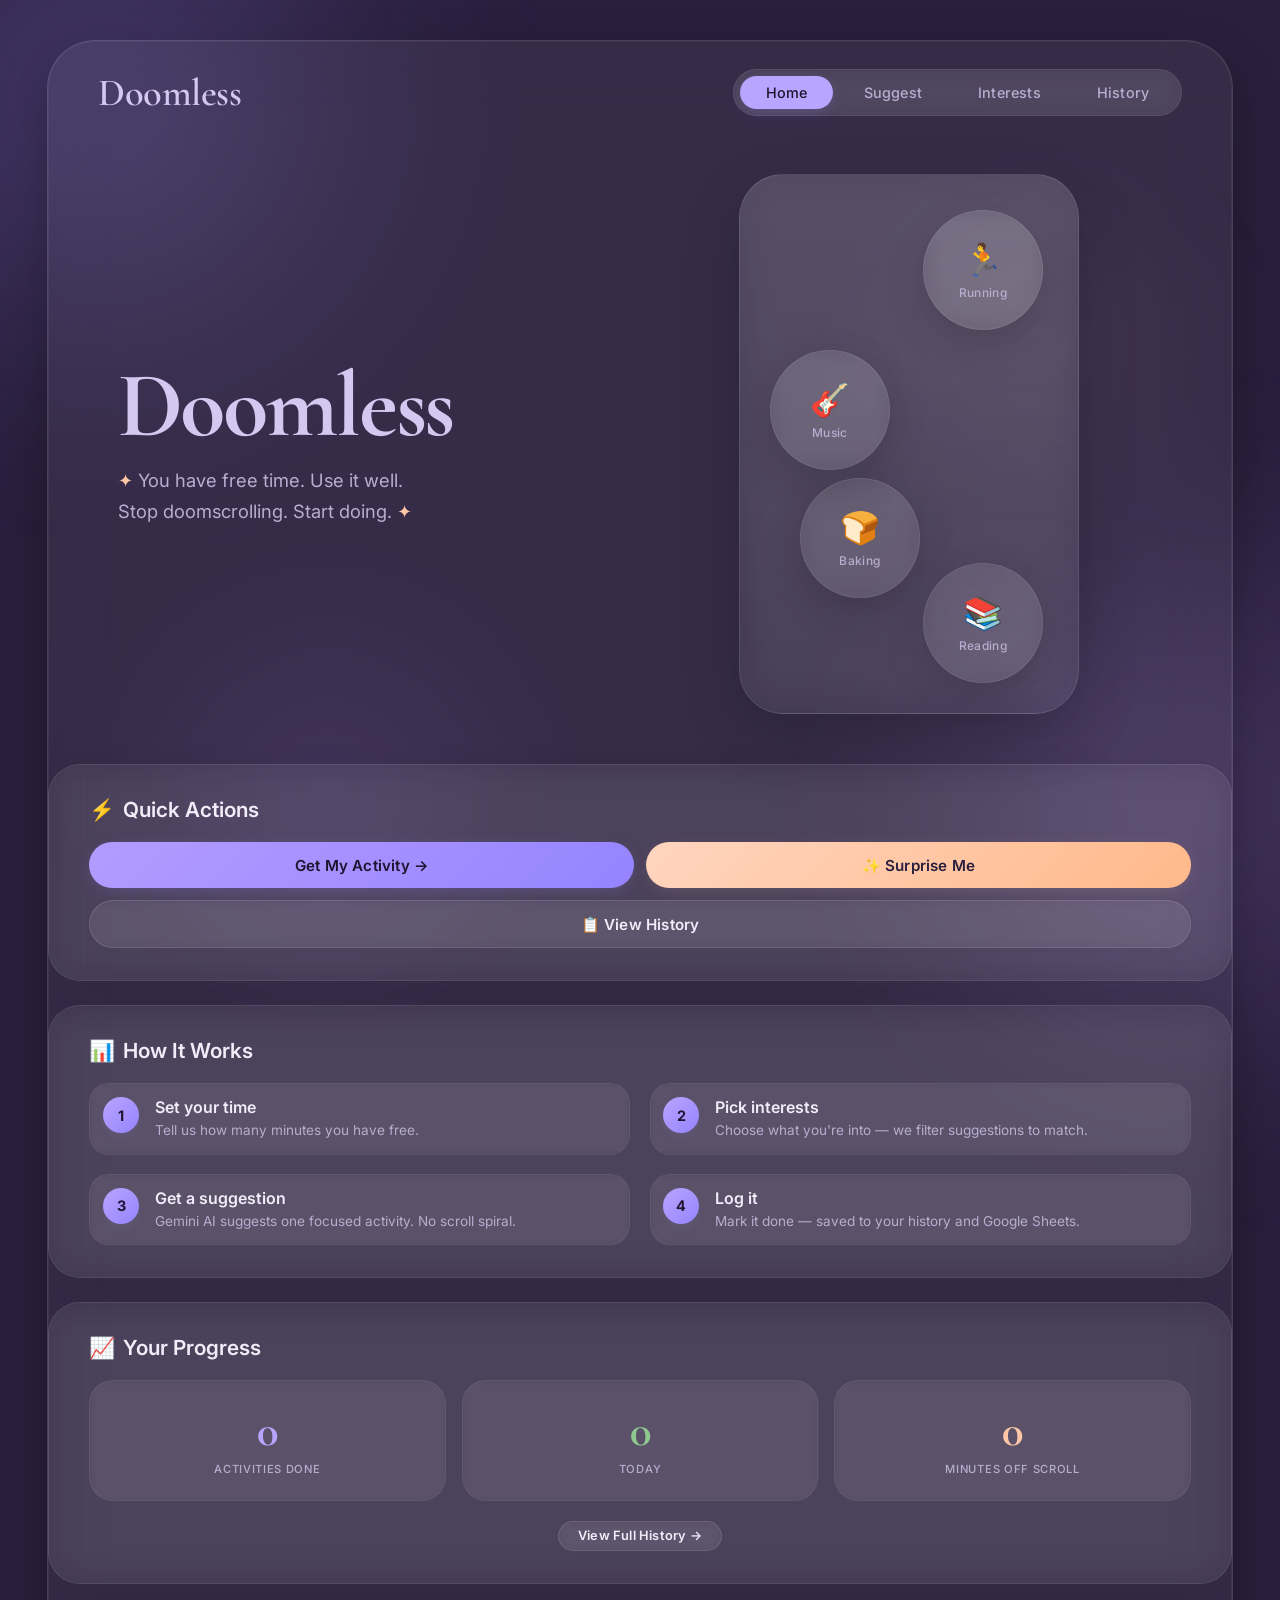
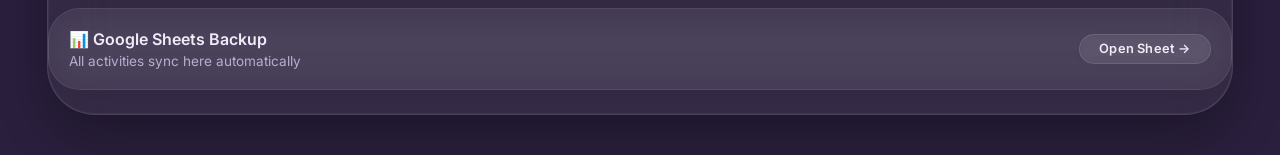
==== commit 1e7af042: "Update UI with dark violet glassmorphism design and separated CSS" ====
--- a/frontend/index.html
+++ b/frontend/index.html
@@ -4,9 +4,20 @@
     <meta charset="UTF-8" />
     <meta name="viewport" content="width=device-width, initial-scale=1.0" />
     <title>Doomless — Beat the Scroll</title>
+    <!-- Google Fonts -->
+    <link rel="preconnect" href="https://fonts.googleapis.com" />
+    <link rel="preconnect" href="https://fonts.gstatic.com" crossorigin />
+    <link
+      href="https://fonts.googleapis.com/css2?family=Cormorant+Garamond:wght@500;600;700&family=Inter:wght@300;400;500;600&display=swap"
+      rel="stylesheet"
+    />
     <link rel="stylesheet" href="style.css" />
   </head>
   <body>
+    <!-- Extra floating orbs for depth -->
+    <div class="orb-1"></div>
+    <div class="orb-2"></div>
+
     <div class="app-wrapper">
       <header>
         <a href="index.html" class="logo">Doomless</a>
@@ -19,18 +30,38 @@
       </header>
 
       <main>
-        <!-- HERO SECTION -->
+        <!-- HERO SECTION with Phone Mockup -->
         <div class="hero">
-          <h1>Doomless</h1>
-          <p class="tagline">
-            You have free time. Use it well.<br />
-            Stop doomscrolling. Start doing.
-          </p>
+          <div class="hero-content">
+            <h1>Doomless</h1>
+            <p class="tagline">
+              <i>✦</i> You have free time. Use it well.<br />
+              Stop doomscrolling. Start doing. <i>✦</i>
+            </p>
+          </div>
+          <div class="phone-ui">
+            <div class="bubble bubble1">
+              🏃
+              <span>Running</span>
+            </div>
+            <div class="bubble bubble2">
+              🎸
+              <span>Music</span>
+            </div>
+            <div class="bubble bubble3">
+              🍞
+              <span>Baking</span>
+            </div>
+            <div class="bubble bubble4">
+              📚
+              <span>Reading</span>
+            </div>
+          </div>
         </div>
 
         <!-- QUICK ACTIONS -->
         <div class="card">
-          <div class="card-title">⚡ Quick Actions</div>
+          <div class="card-title"><i>⚡</i> Quick Actions</div>
           <div class="quick-actions">
             <a href="suggest.html" class="btn btn-primary">Get My Activity →</a>
             <a href="suggest.html?surprise=1" class="btn btn-surprise"
@@ -44,7 +75,7 @@
 
         <!-- HOW IT WORKS -->
         <div class="card">
-          <div class="card-title">📊 How It Works</div>
+          <div class="card-title"><i>📊</i> How It Works</div>
           <div class="steps">
             <div class="step">
               <div class="step-number">1</div>
@@ -81,7 +112,7 @@
 
         <!-- STATS PREVIEW -->
         <div class="card">
-          <div class="card-title">📈 Your Progress</div>
+          <div class="card-title"><i>📈</i> Your Progress</div>
           <div class="stats-grid">
             <div class="stat-item">
               <div class="stat-number" id="stat-total">—</div>
@@ -111,7 +142,13 @@
         <div class="card" style="padding: 1.25rem">
           <div class="flex-between">
             <div>
-              <div style="font-weight: 600; margin-bottom: 0.25rem">
+              <div
+                style="
+                  font-weight: 600;
+                  margin-bottom: 0.25rem;
+                  color: var(--text);
+                "
+              >
                 📊 Google Sheets Backup
               </div>
               <div style="font-size: 0.85rem; color: var(--muted)">
@@ -122,7 +159,7 @@
               href="#"
               id="sheet-link"
               target="_blank"
-              class="btn btn-outline btn-sm"
+              class="btn btn-sm btn-outline"
               style="white-space: nowrap; display: inline-block"
             >
               Open Sheet →
--- a/frontend/style.css
+++ b/frontend/style.css
@@ -1,20 +1,20 @@
 /* ============================================
-   Doomless — Shared Stylesheet
+   DOOMLESS — DARK VIOLET GLASSMORPHISM
+   Deep violet background · floating bubbles
    ============================================ */
 
 :root {
-  --bg: #0f0f13;
-  --surface: #1a1a22;
-  --surface2: #22222e;
-  --border: #2e2e3e;
-  --accent: #7c6af7;
-  --accent2: #f7c26a;
-  --text: #e8e8f0;
-  --muted: #7a7a92;
-  --success: #4ade80;
-  --danger: #f87171;
-  --radius: 12px;
-  --font: "Segoe UI", system-ui, -apple-system, sans-serif;
+  --bg: #2a1f3d;
+  --surface: rgba(255, 255, 255, 0.12);
+  --surface2: rgba(255, 255, 255, 0.06);
+  --border: rgba(255, 255, 255, 0.15);
+  --accent: #b8a5ff;
+  --accent2: #ffc7a6;
+  --text: #f0ecf8;
+  --muted: #b8aed0;
+  --radius: 32px;
+  --shadow: 0 20px 50px rgba(0, 0, 0, 0.3);
+  --font: "Inter", sans-serif;
 }
 
 * {
@@ -28,696 +28,756 @@
 }
 
 body {
-  background: var(--bg);
-  color: var(--text);
+  background: #2a1f3d;
+  min-height: 100vh;
   font-family: var(--font);
-  min-height: 100vh;
-  padding-bottom: 5rem;
+  overflow-x: hidden;
+  position: relative;
   display: flex;
   justify-content: center;
   align-items: flex-start;
-}
-
-/* ---- MAIN WRAPPER - CENTERED ---- */
+  padding: 0 1rem;
+}
+
+/* ---- Floating violet orbs ---- */
+body::before {
+  content: "";
+  position: fixed;
+  width: 700px;
+  height: 700px;
+  left: -250px;
+  top: -250px;
+  background: radial-gradient(
+    circle,
+    rgba(155, 140, 255, 0.25),
+    transparent 70%
+  );
+  border-radius: 50%;
+  filter: blur(80px);
+  z-index: 0;
+  pointer-events: none;
+}
+
+body::after {
+  content: "";
+  position: fixed;
+  width: 700px;
+  height: 700px;
+  right: -250px;
+  bottom: -250px;
+  background: radial-gradient(
+    circle,
+    rgba(200, 150, 255, 0.2),
+    transparent 70%
+  );
+  border-radius: 50%;
+  filter: blur(80px);
+  z-index: 0;
+  pointer-events: none;
+}
+
+/* ---- Extra floating orbs for depth ---- */
+.orb-1 {
+  position: fixed;
+  width: 400px;
+  height: 400px;
+  left: 10%;
+  bottom: -100px;
+  background: radial-gradient(
+    circle,
+    rgba(180, 120, 255, 0.15),
+    transparent 70%
+  );
+  border-radius: 50%;
+  filter: blur(70px);
+  z-index: 0;
+  pointer-events: none;
+}
+
+.orb-2 {
+  position: fixed;
+  width: 350px;
+  height: 350px;
+  right: 5%;
+  top: 20%;
+  background: radial-gradient(
+    circle,
+    rgba(255, 180, 200, 0.1),
+    transparent 70%
+  );
+  border-radius: 50%;
+  filter: blur(70px);
+  z-index: 0;
+  pointer-events: none;
+}
+
+/* ---- MAIN WRAPPER (glass) ---- */
 .app-wrapper {
-  width: 100%;
-  max-width: 1200px;
-  margin: 0 auto;
-  padding: 0 2rem;
-}
-
-/* ---- HEADER ---- */
+  width: min(1300px, 95%);
+  margin: 40px auto;
+  background: rgba(255, 255, 255, 0.06);
+  backdrop-filter: blur(30px);
+  -webkit-backdrop-filter: blur(30px);
+  border: 1px solid rgba(255, 255, 255, 0.1);
+  border-radius: 48px;
+  box-shadow:
+    var(--shadow),
+    0 0 0 1px rgba(255, 255, 255, 0.05) inset;
+  overflow: hidden;
+  position: relative;
+  z-index: 1;
+}
+
+/* ---- HEADER (transparent) ---- */
 header {
   display: flex;
   align-items: center;
   justify-content: space-between;
-  padding: 1.2rem 2rem;
-  border-bottom: 1px solid var(--border);
-  background: rgba(15, 15, 19, 0.95);
-  position: sticky;
-  top: 0;
-  z-index: 100;
-  backdrop-filter: blur(8px);
-  max-width: 1200px;
-  margin: 0 auto;
-  width: 100%;
+  padding: 28px 50px;
+  background: transparent;
+  border: none;
+  flex-wrap: wrap;
+  gap: 1rem;
+  position: relative;
+  z-index: 2;
 }
 
 .logo {
-  font-size: 1.6rem;
-  font-weight: 800;
+  font-family: "Cormorant Garamond", serif;
+  font-size: 2.4rem;
+  font-weight: 600;
+  color: #d4c8f0;
+  background: none;
+  -webkit-text-fill-color: unset;
+  text-decoration: none;
   letter-spacing: -0.5px;
-  background: linear-gradient(135deg, var(--accent), var(--accent2));
-  -webkit-background-clip: text;
-  -webkit-text-fill-color: transparent;
-  background-clip: text;
-  text-decoration: none;
+  cursor: pointer;
+  display: flex;
+  align-items: center;
+  gap: 0.3rem;
 }
 
 nav {
   display: flex;
-  gap: 0.5rem;
+  gap: 0.3rem;
+  background: rgba(255, 255, 255, 0.08);
+  padding: 6px;
+  border-radius: 60px;
+  backdrop-filter: blur(10px);
+  -webkit-backdrop-filter: blur(10px);
+  border: 1px solid rgba(255, 255, 255, 0.08);
+  flex-wrap: wrap;
+  justify-content: center;
 }
 
 nav a {
-  padding: 0.55rem 1.5rem;
-  border-radius: 99px;
+  padding: 0.5rem 1.6rem;
+  border-radius: 40px;
   color: var(--muted);
   text-decoration: none;
-  font-size: 0.95rem;
+  font-size: 0.9rem;
   font-weight: 500;
-  transition: all 0.15s;
+  transition: all 0.2s ease;
+  cursor: pointer;
+  letter-spacing: 0.2px;
 }
 
 nav a:hover {
   color: var(--text);
-  background: var(--surface);
+  background: rgba(255, 255, 255, 0.1);
 }
 
 nav a.active {
-  color: var(--accent);
-  background: rgba(124, 106, 247, 0.12);
-}
-
-/* ---- MAIN CONTAINER - CENTERED & WIDER ---- */
-main {
-  max-width: 1100px;
-  margin: 0 auto;
-  padding: 2.5rem 0;
-  width: 100%;
-}
-
-/* ---- HERO (index only) ---- */
+  background: var(--accent);
+  color: #1f1530;
+  box-shadow: 0 4px 16px -4px rgba(155, 140, 255, 0.3);
+}
+
+/* ---- HERO (split layout) ---- */
 .hero {
-  text-align: center;
-  padding: 3rem 1rem 2.5rem;
+  display: grid;
+  grid-template-columns: 1fr 1fr;
+  align-items: center;
+  min-height: 480px;
+  padding: 30px 70px 50px;
+  gap: 2rem;
+  position: relative;
+  z-index: 2;
+}
+
+.hero-content {
+  display: flex;
+  flex-direction: column;
+  justify-content: center;
 }
 
 .hero h1 {
-  font-size: 4.5rem;
-  font-weight: 900;
+  font-family: "Cormorant Garamond", serif;
+  font-size: 5.8rem;
+  font-weight: 700;
+  color: #d4c8f0;
+  background: none;
+  -webkit-text-fill-color: unset;
+  margin-bottom: 12px;
+  line-height: 1;
   letter-spacing: -2px;
-  line-height: 1;
-  background: linear-gradient(135deg, var(--accent) 30%, var(--accent2));
-  -webkit-background-clip: text;
-  -webkit-text-fill-color: transparent;
-  background-clip: text;
-  margin-bottom: 0.75rem;
 }
 
 .hero .tagline {
-  font-size: 1.3rem;
   color: var(--muted);
-  margin-bottom: 2rem;
-  line-height: 1.6;
-}
-
-/* ---- CARD ---- */
+  font-size: 1.15rem;
+  max-width: 420px;
+  line-height: 1.7;
+  font-weight: 400;
+}
+
+.hero .tagline i {
+  color: var(--accent2);
+  font-style: normal;
+}
+
+/* ---- Phone Mockup with rounded bubbles ---- */
+.phone-ui {
+  width: 340px;
+  height: 540px;
+  margin: auto;
+  border-radius: 44px;
+  background: linear-gradient(
+    180deg,
+    rgba(255, 255, 255, 0.12),
+    rgba(255, 255, 255, 0.04)
+  );
+  backdrop-filter: blur(20px);
+  -webkit-backdrop-filter: blur(20px);
+  border: 1px solid rgba(255, 255, 255, 0.1);
+  position: relative;
+  box-shadow: 0 20px 60px rgba(0, 0, 0, 0.2);
+  flex-shrink: 0;
+}
+
+/* ---- Rounded floating bubbles (like screenshot) ---- */
+.bubble {
+  width: 120px;
+  height: 120px;
+  border-radius: 50%;
+  background: rgba(255, 255, 255, 0.08);
+  backdrop-filter: blur(12px);
+  -webkit-backdrop-filter: blur(12px);
+  display: flex;
+  flex-direction: column;
+  align-items: center;
+  justify-content: center;
+  position: absolute;
+  box-shadow:
+    0 15px 40px rgba(0, 0, 0, 0.15),
+    0 0 0 1px rgba(255, 255, 255, 0.08) inset;
+  transition:
+    transform 0.3s ease,
+    box-shadow 0.3s ease;
+  cursor: pointer;
+  font-size: 2rem;
+  border: none;
+  animation: float 6s ease-in-out infinite;
+  color: var(--text);
+}
+
+.bubble:hover {
+  transform: translateY(-12px) scale(1.02);
+  box-shadow:
+    0 25px 55px rgba(0, 0, 0, 0.2),
+    0 0 0 1px rgba(255, 255, 255, 0.15) inset;
+  background: rgba(255, 255, 255, 0.12);
+}
+
+.bubble span {
+  font-size: 0.75rem;
+  margin-top: 6px;
+  color: var(--muted);
+  font-weight: 500;
+  letter-spacing: 0.3px;
+}
+
+/* Individual bubble positions with different float delays */
+.bubble1 {
+  top: 35px;
+  right: 35px;
+  animation-delay: 0s;
+}
+.bubble2 {
+  top: 175px;
+  left: 30px;
+  animation-delay: 1.5s;
+}
+.bubble3 {
+  bottom: 115px;
+  left: 60px;
+  animation-delay: 3s;
+}
+.bubble4 {
+  bottom: 30px;
+  right: 35px;
+  animation-delay: 0.8s;
+}
+
+@keyframes float {
+  0%,
+  100% {
+    transform: translateY(0px);
+  }
+  50% {
+    transform: translateY(-12px);
+  }
+}
+
+/* ---- CARDS (glass) ---- */
 .card {
-  background: var(--surface);
-  border: 1px solid var(--border);
-  border-radius: var(--radius);
+  background: rgba(255, 255, 255, 0.05);
+  backdrop-filter: blur(20px);
+  -webkit-backdrop-filter: blur(20px);
+  border: 1px solid rgba(255, 255, 255, 0.08);
+  border-radius: 32px;
+  box-shadow: 0 15px 40px rgba(0, 0, 0, 0.08);
   padding: 2rem 2.5rem;
   margin-bottom: 1.5rem;
   width: 100%;
+  position: relative;
+  z-index: 2;
 }
 
 .card-title {
   font-size: 1.3rem;
-  font-weight: 700;
+  font-weight: 600;
   margin-bottom: 1.25rem;
   display: flex;
   align-items: center;
   gap: 0.5rem;
-}
-
-/* ---- FORM ---- */
-.field {
-  margin-bottom: 1.25rem;
-}
-
-label.field-label {
-  display: block;
-  font-size: 0.78rem;
-  color: var(--muted);
+  color: var(--text);
+}
+
+.card-title i {
+  color: var(--accent);
+  font-style: normal;
+}
+
+/* ---- QUICK ACTIONS ---- */
+.quick-actions {
+  display: grid;
+  grid-template-columns: 1fr 1fr;
+  gap: 0.75rem;
+}
+
+.quick-actions .btn-full {
+  grid-column: 1 / -1;
+}
+
+/* ---- BUTTONS (rounded like screenshot) ---- */
+.btn {
+  display: inline-flex;
+  align-items: center;
+  justify-content: center;
+  gap: 0.5rem;
+  padding: 0.85rem 1.8rem;
+  border-radius: 999px;
+  border: none;
+  font-size: 0.95rem;
   font-weight: 600;
-  letter-spacing: 0.06em;
-  text-transform: uppercase;
-  margin-bottom: 0.5rem;
-}
-
-input[type="text"],
-input[type="number"],
-input[type="email"],
-textarea,
-select {
-  width: 100%;
-  background: var(--bg);
-  border: 1px solid var(--border);
-  border-radius: 8px;
-  color: var(--text);
-  font-size: 0.97rem;
-  padding: 0.72rem 1rem;
-  font-family: var(--font);
-  outline: none;
-  transition:
-    border-color 0.15s,
-    box-shadow 0.15s;
-  -webkit-appearance: none;
-}
-
-input:focus,
-textarea:focus,
-select:focus {
-  border-color: var(--accent);
-  box-shadow: 0 0 0 3px rgba(124, 106, 247, 0.15);
-}
-
-textarea {
-  resize: vertical;
-  min-height: 90px;
-  line-height: 1.6;
-}
-
-/* ---- TIME PILLS ---- */
-.pill-row {
-  display: flex;
-  flex-wrap: wrap;
-  gap: 0.5rem;
-  margin-bottom: 0.75rem;
-}
-
-.pill {
-  padding: 0.5rem 1.2rem;
-  border-radius: 99px;
-  border: 1px solid var(--border);
-  background: transparent;
-  color: var(--muted);
-  font-size: 0.9rem;
-  font-family: var(--font);
-  cursor: pointer;
-  transition: all 0.15s;
-}
-
-.pill:hover {
-  border-color: var(--accent);
-  color: var(--accent);
-}
-
-.pill.active {
-  border-color: var(--accent);
-  background: rgba(124, 106, 247, 0.15);
-  color: var(--accent);
-  font-weight: 600;
-}
-
-/* ---- INTERESTS GRID ---- */
-.interests-grid {
-  display: grid;
-  grid-template-columns: repeat(4, 1fr);
-  gap: 0.65rem;
-}
-
-.interest-item {
-  display: flex;
-  align-items: center;
-  gap: 0.6rem;
-  padding: 0.7rem 1rem;
-  border: 1px solid var(--border);
-  border-radius: 8px;
-  cursor: pointer;
-  font-size: 0.92rem;
-  transition: all 0.15s;
-  user-select: none;
-}
-
-.interest-item:hover {
-  border-color: var(--accent);
-}
-
-.interest-item input[type="checkbox"] {
-  width: 16px;
-  height: 16px;
-  accent-color: var(--accent);
-  cursor: pointer;
-  flex-shrink: 0;
-}
-
-.interest-item.checked {
-  border-color: var(--accent);
-  background: rgba(124, 106, 247, 0.08);
-}
-
-/* ---- BUTTONS ---- */
-.btn {
-  display: block;
-  width: 100%;
-  padding: 0.9rem 1.5rem;
-  border-radius: 8px;
-  border: none;
-  font-size: 1rem;
-  font-weight: 700;
   font-family: var(--font);
   cursor: pointer;
   text-align: center;
   text-decoration: none;
-  transition:
-    opacity 0.15s,
-    transform 0.1s;
-  letter-spacing: 0.01em;
+  transition: all 0.2s ease;
+  letter-spacing: 0.2px;
+  width: 100%;
+  box-shadow: 0 2px 12px rgba(0, 0, 0, 0.02);
 }
 
 .btn:active {
-  transform: scale(0.98);
+  transform: scale(0.97);
 }
 
 .btn-primary {
-  background: var(--accent);
-  color: #fff;
+  background: linear-gradient(135deg, #b39cff, #9584ff);
+  color: #1f1530;
+  border: none;
+  box-shadow: 0 4px 20px -6px rgba(155, 140, 255, 0.3);
 }
 .btn-primary:hover {
-  opacity: 0.88;
+  box-shadow: 0 8px 30px -6px rgba(155, 140, 255, 0.4);
+  transform: translateY(-2px);
 }
 
 .btn-success {
-  background: var(--success);
-  color: #0f0f13;
+  background: linear-gradient(135deg, #b0d9b0, #8fc98f);
+  color: #1f2e1f;
+  border: none;
 }
 .btn-success:hover {
-  opacity: 0.88;
+  opacity: 0.85;
+  transform: translateY(-2px);
 }
 
 .btn-outline {
-  background: transparent;
-  border: 1px solid var(--border);
+  background: rgba(255, 255, 255, 0.06);
+  border: 1px solid rgba(255, 255, 255, 0.12);
   color: var(--text);
+  backdrop-filter: blur(4px);
 }
 .btn-outline:hover {
   border-color: var(--accent);
   color: var(--accent);
+  background: rgba(255, 255, 255, 0.1);
 }
 
 .btn-surprise {
-  background: linear-gradient(135deg, #f7826a, var(--accent2));
-  color: #0f0f13;
+  background: linear-gradient(135deg, #ffd5bf, #ffb98a);
+  color: #2a1f3d;
+  border: none;
+  box-shadow: 0 4px 20px -6px rgba(255, 199, 166, 0.2);
 }
 .btn-surprise:hover {
-  opacity: 0.88;
-}
-
-.btn + .btn {
-  margin-top: 0.65rem;
+  box-shadow: 0 8px 30px -6px rgba(255, 199, 166, 0.3);
+  transform: translateY(-2px);
 }
 
 .btn-sm {
   width: auto;
   display: inline-block;
   padding: 0.4rem 1.2rem;
-  font-size: 0.85rem;
-}
-
-/* Quick Actions - 2 column layout */
-.quick-actions {
+  font-size: 0.8rem;
+}
+
+/* ---- STEPS ---- */
+.steps {
   display: grid;
   grid-template-columns: 1fr 1fr;
-  gap: 0.75rem;
-}
-
-.quick-actions .btn {
+  gap: 1.2rem;
+}
+
+.step {
+  display: flex;
+  align-items: flex-start;
+  gap: 1rem;
+  padding: 0.8rem;
+  background: rgba(255, 255, 255, 0.04);
+  border-radius: 20px;
+  border: 1px solid rgba(255, 255, 255, 0.06);
+  backdrop-filter: blur(4px);
+}
+
+.step-number {
+  flex-shrink: 0;
+  width: 36px;
+  height: 36px;
+  border-radius: 50%;
+  background: linear-gradient(135deg, var(--accent), #9584ff);
+  color: #1f1530;
+  display: flex;
+  align-items: center;
+  justify-content: center;
+  font-weight: 700;
+  font-size: 0.9rem;
+  box-shadow: 0 4px 12px -4px rgba(155, 140, 255, 0.2);
+}
+
+.step strong {
+  display: block;
+  margin-bottom: 0.2rem;
+  color: var(--text);
+  font-size: 1rem;
+  font-weight: 600;
+}
+
+.step p {
+  color: var(--muted);
+  font-size: 0.85rem;
+  line-height: 1.5;
   margin: 0;
 }
 
-.quick-actions .btn-full {
-  grid-column: 1 / -1;
-}
-
-/* ---- SUGGESTION BOX ---- */
-.suggestion-output {
-  background: rgba(124, 106, 247, 0.07);
-  border: 1px solid rgba(124, 106, 247, 0.25);
-  border-radius: var(--radius);
-  padding: 1.4rem 1.5rem;
-  font-size: 1rem;
-  line-height: 1.75;
-  color: var(--text);
-  min-height: 90px;
-  margin: 1.25rem 0;
-}
-
-.suggestion-output.empty {
+/* ---- STATS ---- */
+.stats-grid {
+  display: grid;
+  grid-template-columns: repeat(3, 1fr);
+  gap: 1rem;
+  text-align: center;
+}
+
+.stat-item {
+  padding: 1.5rem 0.5rem;
+  background: rgba(255, 255, 255, 0.04);
+  border-radius: 24px;
+  border: 1px solid rgba(255, 255, 255, 0.06);
+  backdrop-filter: blur(4px);
+}
+
+.stat-number {
+  font-size: 2.8rem;
+  font-weight: 700;
+  color: var(--accent);
+  line-height: 1.2;
+  font-family: "Cormorant Garamond", serif;
+}
+
+.stat-item:nth-child(2) .stat-number {
+  color: #8fc98f;
+}
+
+.stat-item:nth-child(3) .stat-number {
+  color: var(--accent2);
+}
+
+.stat-label {
+  font-size: 0.7rem;
   color: var(--muted);
-  font-style: italic;
-}
-
-/* ---- HISTORY / LOG ---- */
-.log-list {
-  display: flex;
-  flex-direction: column;
-}
-
-.log-item {
-  padding: 1rem 0;
-  border-bottom: 1px solid var(--border);
-}
-
-.log-item:last-child {
-  border-bottom: none;
-}
-
-.log-item .log-text {
-  font-size: 0.95rem;
-  line-height: 1.6;
-  margin-bottom: 0.5rem;
-}
-
-.log-meta {
-  display: flex;
+  margin-top: 0.2rem;
+  text-transform: uppercase;
+  letter-spacing: 0.06em;
+  font-weight: 500;
+}
+
+/* ---- UTILITY ---- */
+.flex-between {
+  display: flex;
+  justify-content: space-between;
+  align-items: center;
   flex-wrap: wrap;
   gap: 0.5rem;
-  align-items: center;
-}
-
-.tag {
-  background: rgba(124, 106, 247, 0.12);
-  color: var(--accent);
-  border-radius: 99px;
-  padding: 0.18rem 0.65rem;
-  font-size: 0.75rem;
-  font-weight: 600;
-}
-
-.tag.time {
-  background: rgba(247, 194, 106, 0.12);
-  color: var(--accent2);
-}
-
-.meta-text {
-  font-size: 0.78rem;
-  color: var(--muted);
-}
-
-/* ---- EMPTY STATE ---- */
-.empty-state {
-  text-align: center;
-  padding: 3rem 1rem;
-  color: var(--muted);
-}
-
-.empty-state .empty-icon {
-  font-size: 2.5rem;
-  margin-bottom: 0.75rem;
-}
-.empty-state p {
-  font-size: 0.95rem;
-  line-height: 1.6;
-}
-
-/* ---- DIVIDER ---- */
-hr {
-  border: none;
-  border-top: 1px solid var(--border);
-  margin: 1.5rem 0;
-}
-
-/* ---- STATUS DOT ---- */
+}
+
+/* ---- RESPONSIVE ---- */
+@media (max-width: 1100px) {
+  .hero {
+    grid-template-columns: 1fr;
+    text-align: center;
+    padding: 30px 40px 40px;
+    min-height: auto;
+  }
+  .hero .tagline {
+    max-width: 100%;
+    margin: 0 auto;
+  }
+  .hero-content {
+    align-items: center;
+  }
+  .phone-ui {
+    width: 280px;
+    height: 440px;
+  }
+  .bubble {
+    width: 95px;
+    height: 95px;
+    font-size: 1.6rem;
+  }
+  .bubble span {
+    font-size: 0.6rem;
+  }
+  .bubble1 {
+    top: 28px;
+    right: 28px;
+  }
+  .bubble2 {
+    top: 140px;
+    left: 22px;
+  }
+  .bubble3 {
+    bottom: 85px;
+    left: 45px;
+  }
+  .bubble4 {
+    bottom: 22px;
+    right: 28px;
+  }
+}
+
+@media (max-width: 900px) {
+  header {
+    padding: 20px 30px;
+    flex-direction: column;
+    align-items: stretch;
+  }
+  nav {
+    justify-content: center;
+  }
+  .app-wrapper {
+    margin: 20px auto;
+    border-radius: 32px;
+  }
+  .hero h1 {
+    font-size: 4.2rem;
+  }
+  .card {
+    padding: 1.5rem;
+  }
+  .steps {
+    grid-template-columns: 1fr;
+  }
+  .stats-grid {
+    grid-template-columns: 1fr 1fr;
+  }
+  .stat-item:last-child {
+    grid-column: span 2;
+  }
+  .quick-actions {
+    grid-template-columns: 1fr;
+  }
+  .quick-actions .btn-full {
+    grid-column: 1;
+  }
+}
+
+@media (max-width: 600px) {
+  .app-wrapper {
+    margin: 12px auto;
+    border-radius: 24px;
+  }
+  header {
+    padding: 16px 20px;
+  }
+  .logo {
+    font-size: 1.8rem;
+    text-align: center;
+    justify-content: center;
+  }
+  nav a {
+    padding: 0.3rem 0.9rem;
+    font-size: 0.75rem;
+  }
+  .hero {
+    padding: 20px 20px 30px;
+  }
+  .hero h1 {
+    font-size: 3.2rem;
+  }
+  .hero .tagline {
+    font-size: 1rem;
+  }
+  .phone-ui {
+    width: 220px;
+    height: 350px;
+  }
+  .bubble {
+    width: 75px;
+    height: 75px;
+    font-size: 1.3rem;
+  }
+  .bubble span {
+    font-size: 0.5rem;
+    margin-top: 3px;
+  }
+  .bubble1 {
+    top: 18px;
+    right: 18px;
+  }
+  .bubble2 {
+    top: 110px;
+    left: 16px;
+  }
+  .bubble3 {
+    bottom: 65px;
+    left: 32px;
+  }
+  .bubble4 {
+    bottom: 16px;
+    right: 18px;
+  }
+  .card {
+    padding: 1rem;
+    border-radius: 20px;
+  }
+  .card-title {
+    font-size: 1rem;
+  }
+  .stat-number {
+    font-size: 2rem;
+  }
+  .stats-grid {
+    grid-template-columns: 1fr;
+  }
+  .stat-item:last-child {
+    grid-column: 1;
+  }
+  .btn {
+    font-size: 0.85rem;
+    padding: 0.7rem 1.2rem;
+  }
+}
+
+@media (max-width: 400px) {
+  .hero h1 {
+    font-size: 2.6rem;
+  }
+  .phone-ui {
+    width: 180px;
+    height: 290px;
+  }
+  .bubble {
+    width: 60px;
+    height: 60px;
+    font-size: 1.1rem;
+  }
+  .bubble span {
+    font-size: 0.45rem;
+  }
+  .bubble1 {
+    top: 14px;
+    right: 14px;
+  }
+  .bubble2 {
+    top: 85px;
+    left: 12px;
+  }
+  .bubble3 {
+    bottom: 50px;
+    left: 24px;
+  }
+  .bubble4 {
+    bottom: 12px;
+    right: 14px;
+  }
+}
+
+/* blink for live dot */
+@keyframes blink {
+  0%,
+  100% {
+    opacity: 1;
+  }
+  50% {
+    opacity: 0.3;
+  }
+}
 .dot {
   display: inline-block;
   width: 7px;
   height: 7px;
   border-radius: 50%;
-  background: var(--success);
+  background: #8fc98f;
   animation: blink 2s infinite;
   margin-right: 5px;
 }
 
-@keyframes blink {
-  0%,
-  100% {
-    opacity: 1;
-  }
-  50% {
-    opacity: 0.3;
-  }
-}
-
-/* ---- ALERT ---- */
+.empty-state {
+  text-align: center;
+  padding: 2rem 0;
+  color: var(--muted);
+}
+
 .alert {
   padding: 0.85rem 1rem;
-  border-radius: 8px;
+  border-radius: 16px;
   font-size: 0.9rem;
   margin-bottom: 1rem;
   line-height: 1.5;
+  backdrop-filter: blur(4px);
 }
 
 .alert-success {
-  background: rgba(74, 222, 128, 0.1);
-  border: 1px solid rgba(74, 222, 128, 0.3);
-  color: var(--success);
+  background: rgba(143, 201, 143, 0.12);
+  border: 1px solid rgba(143, 201, 143, 0.2);
+  color: #8fc98f;
 }
 .alert-error {
-  background: rgba(248, 113, 113, 0.1);
-  border: 1px solid rgba(248, 113, 113, 0.3);
-  color: var(--danger);
-}
-
-/* ============================================
-   INDEX.HTML SPECIFIC STYLES
-   ============================================ */
-
-/* Steps / How It Works */
-.steps {
-  display: grid;
-  grid-template-columns: 1fr 1fr;
-  gap: 1.5rem;
-}
-
-.step {
-  display: flex;
-  align-items: flex-start;
-  gap: 1rem;
-  padding: 0.5rem;
-}
-
-.step-number {
-  flex-shrink: 0;
-  width: 36px;
-  height: 36px;
-  border-radius: 50%;
-  background: var(--accent);
-  color: #fff;
-  display: flex;
-  align-items: center;
-  justify-content: center;
-  font-weight: 700;
-  font-size: 0.95rem;
-}
-
-.step strong {
-  display: block;
-  margin-bottom: 0.25rem;
-  color: var(--text);
-  font-size: 1rem;
-}
-
-.step p {
-  color: var(--muted);
-  font-size: 0.9rem;
-  line-height: 1.5;
-  margin: 0;
-}
-
-/* Stats Grid */
-.stats-grid {
-  display: grid;
-  grid-template-columns: repeat(3, 1fr);
-  gap: 1rem;
-  text-align: center;
-}
-
-.stat-item {
-  padding: 1.5rem 0.5rem;
-  background: var(--bg);
-  border-radius: 8px;
-  border: 1px solid var(--border);
-}
-
-.stat-number {
-  font-size: 2.8rem;
-  font-weight: 800;
-  color: var(--accent);
-}
-
-.stat-item:nth-child(2) .stat-number {
-  color: var(--success);
-}
-
-.stat-item:nth-child(3) .stat-number {
-  color: var(--accent2);
-}
-
-.stat-label {
-  font-size: 0.8rem;
-  color: var(--muted);
-  margin-top: 0.25rem;
-  text-transform: uppercase;
-  letter-spacing: 0.05em;
-}
-
-/* Utility Classes */
-.flex-between {
-  display: flex;
-  justify-content: space-between;
-  align-items: center;
-}
-
-.gap-1 {
-  gap: 0.5rem;
-}
-.gap-2 {
-  gap: 1rem;
-}
-.mt-1 {
-  margin-top: 0.5rem;
-}
-.mb-1 {
-  margin-bottom: 0.5rem;
-}
-
-/* ---- RESPONSIVE - DESKTOP FIRST ---- */
-@media (max-width: 1200px) {
-  .app-wrapper {
-    max-width: 100%;
-    padding: 0 1.5rem;
-  }
-
-  header {
-    max-width: 100%;
-  }
-
-  main {
-    max-width: 100%;
-  }
-
-  .interests-grid {
-    grid-template-columns: repeat(3, 1fr);
-  }
-}
-
-@media (max-width: 992px) {
-  .interests-grid {
-    grid-template-columns: repeat(2, 1fr);
-  }
-
-  .quick-actions {
-    grid-template-columns: 1fr;
-  }
-
-  .quick-actions .btn-full {
-    grid-column: 1;
-  }
-
-  .hero h1 {
-    font-size: 3.5rem;
-  }
-}
-
-@media (max-width: 768px) {
-  header {
-    padding: 1rem 1.5rem;
-    flex-direction: column;
-    gap: 0.75rem;
-  }
-
-  nav a {
-    padding: 0.4rem 0.9rem;
-    font-size: 0.82rem;
-  }
-
-  .hero h1 {
-    font-size: 2.8rem;
-  }
-
-  .hero .tagline {
-    font-size: 1rem;
-  }
-
-  main {
-    padding: 1.5rem 0;
-  }
-
-  .card {
-    padding: 1.5rem;
-  }
-
-  .steps {
-    grid-template-columns: 1fr;
-    gap: 1rem;
-  }
-
-  .stats-grid {
-    grid-template-columns: 1fr 1fr;
-  }
-
-  .stat-item:last-child {
-    grid-column: span 2;
-  }
-
-  .interests-grid {
-    grid-template-columns: 1fr 1fr;
-  }
-}
-
-@media (max-width: 480px) {
-  .app-wrapper {
-    padding: 0 0.75rem;
-  }
-
-  header {
-    padding: 0.75rem 1rem;
-  }
-
-  nav {
-    flex-wrap: wrap;
-    justify-content: center;
-  }
-
-  nav a {
-    padding: 0.3rem 0.65rem;
-    font-size: 0.75rem;
-  }
-
-  .hero h1 {
-    font-size: 2.2rem;
-  }
-
-  .card {
-    padding: 1rem;
-  }
-
-  .card-title {
-    font-size: 1rem;
-  }
-
-  .stats-grid {
-    grid-template-columns: 1fr 1fr;
-    gap: 0.5rem;
-  }
-
-  .stat-item:last-child {
-    grid-column: span 2;
-  }
-
-  .stat-number {
-    font-size: 1.8rem;
-  }
-
-  .step {
-    flex-direction: column;
-    align-items: center;
-    text-align: center;
-  }
-
-  .interests-grid {
-    grid-template-columns: 1fr;
-  }
-}
+  background: rgba(248, 113, 113, 0.08);
+  border: 1px solid rgba(248, 113, 113, 0.15);
+  color: #f87171;
+}
